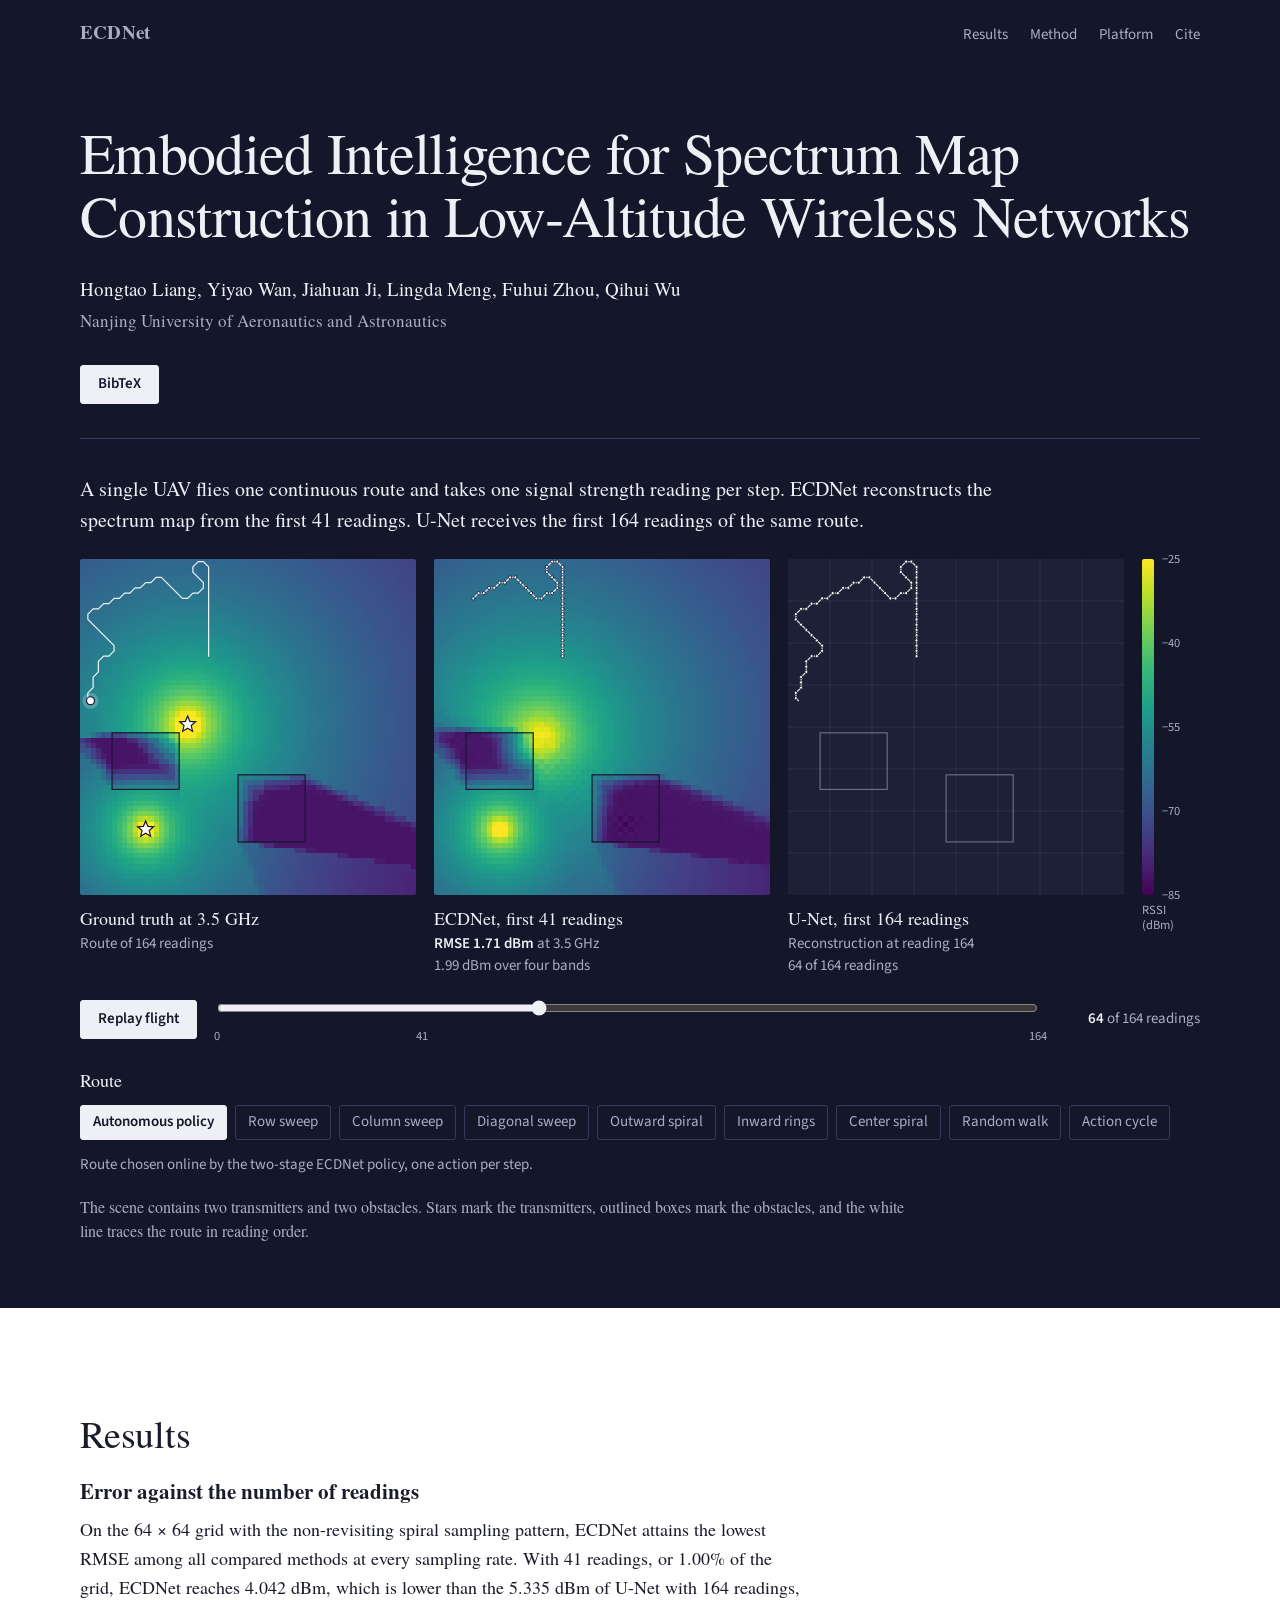
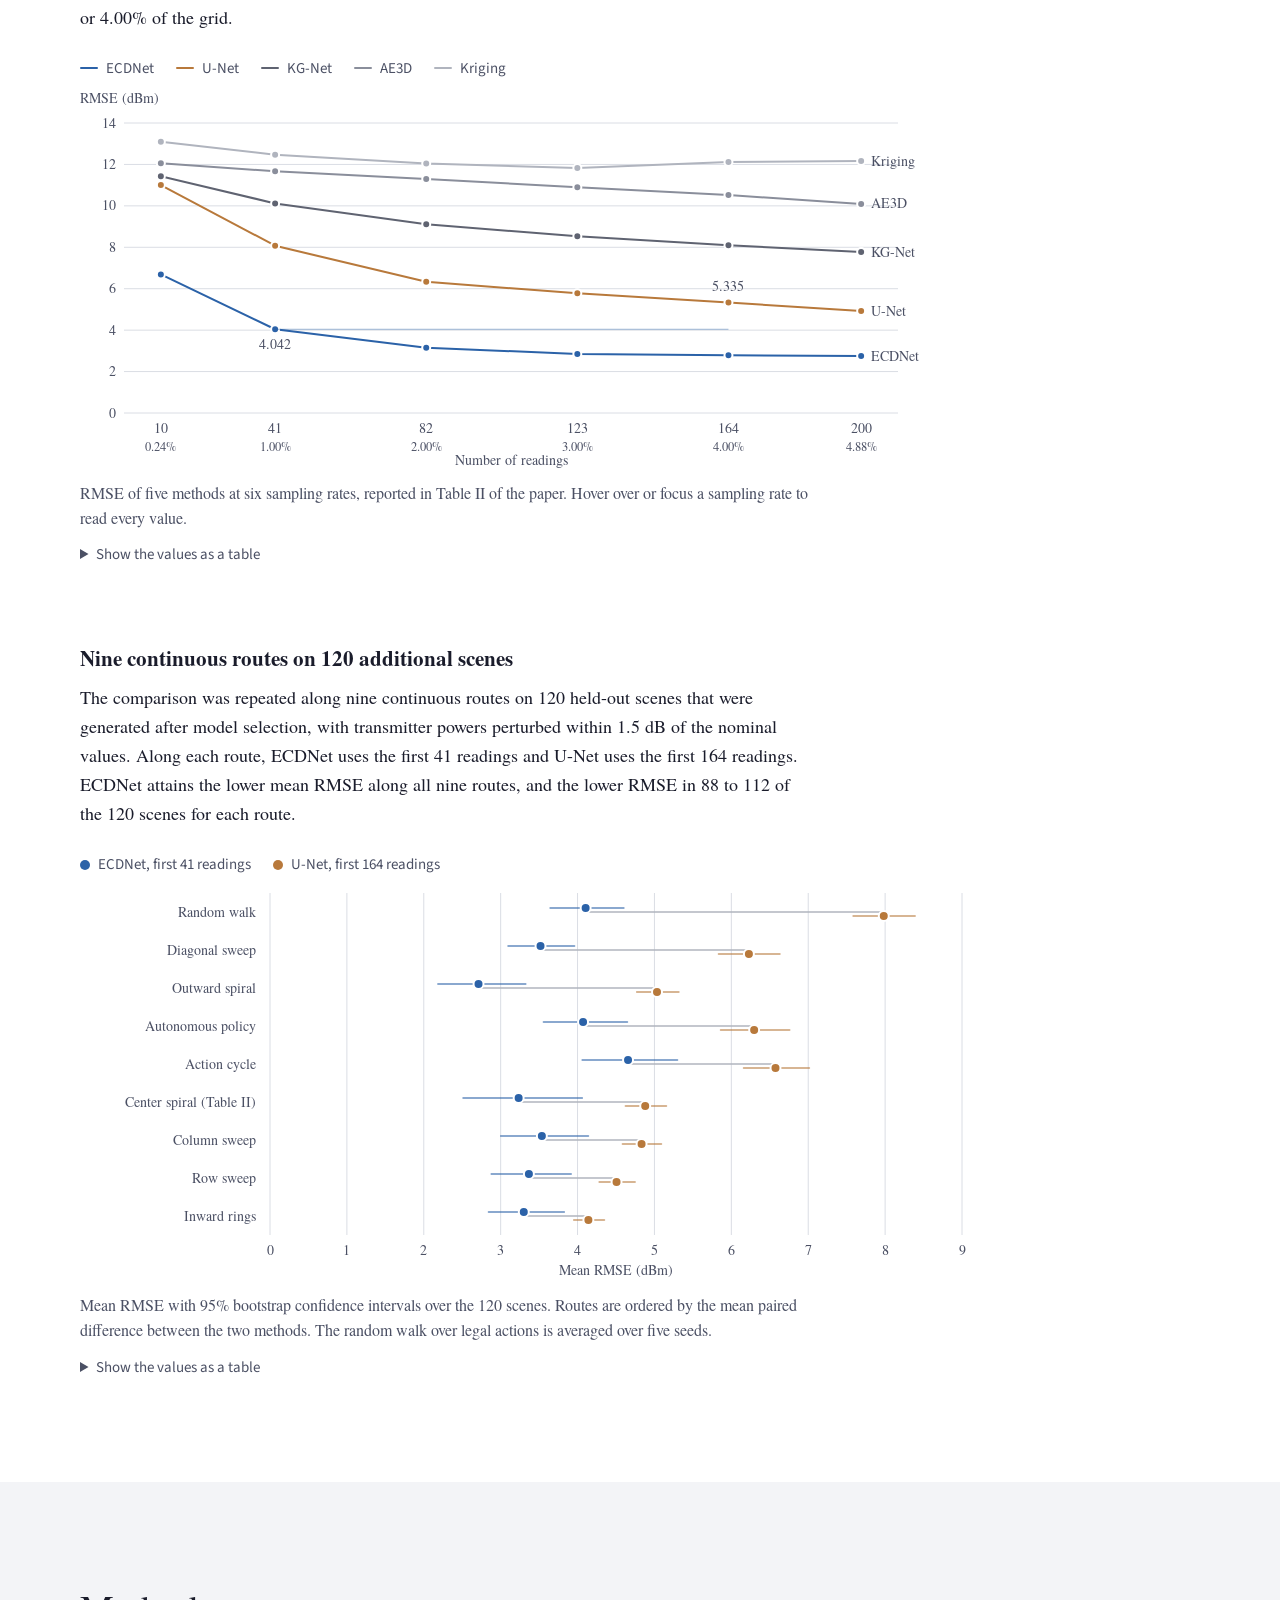
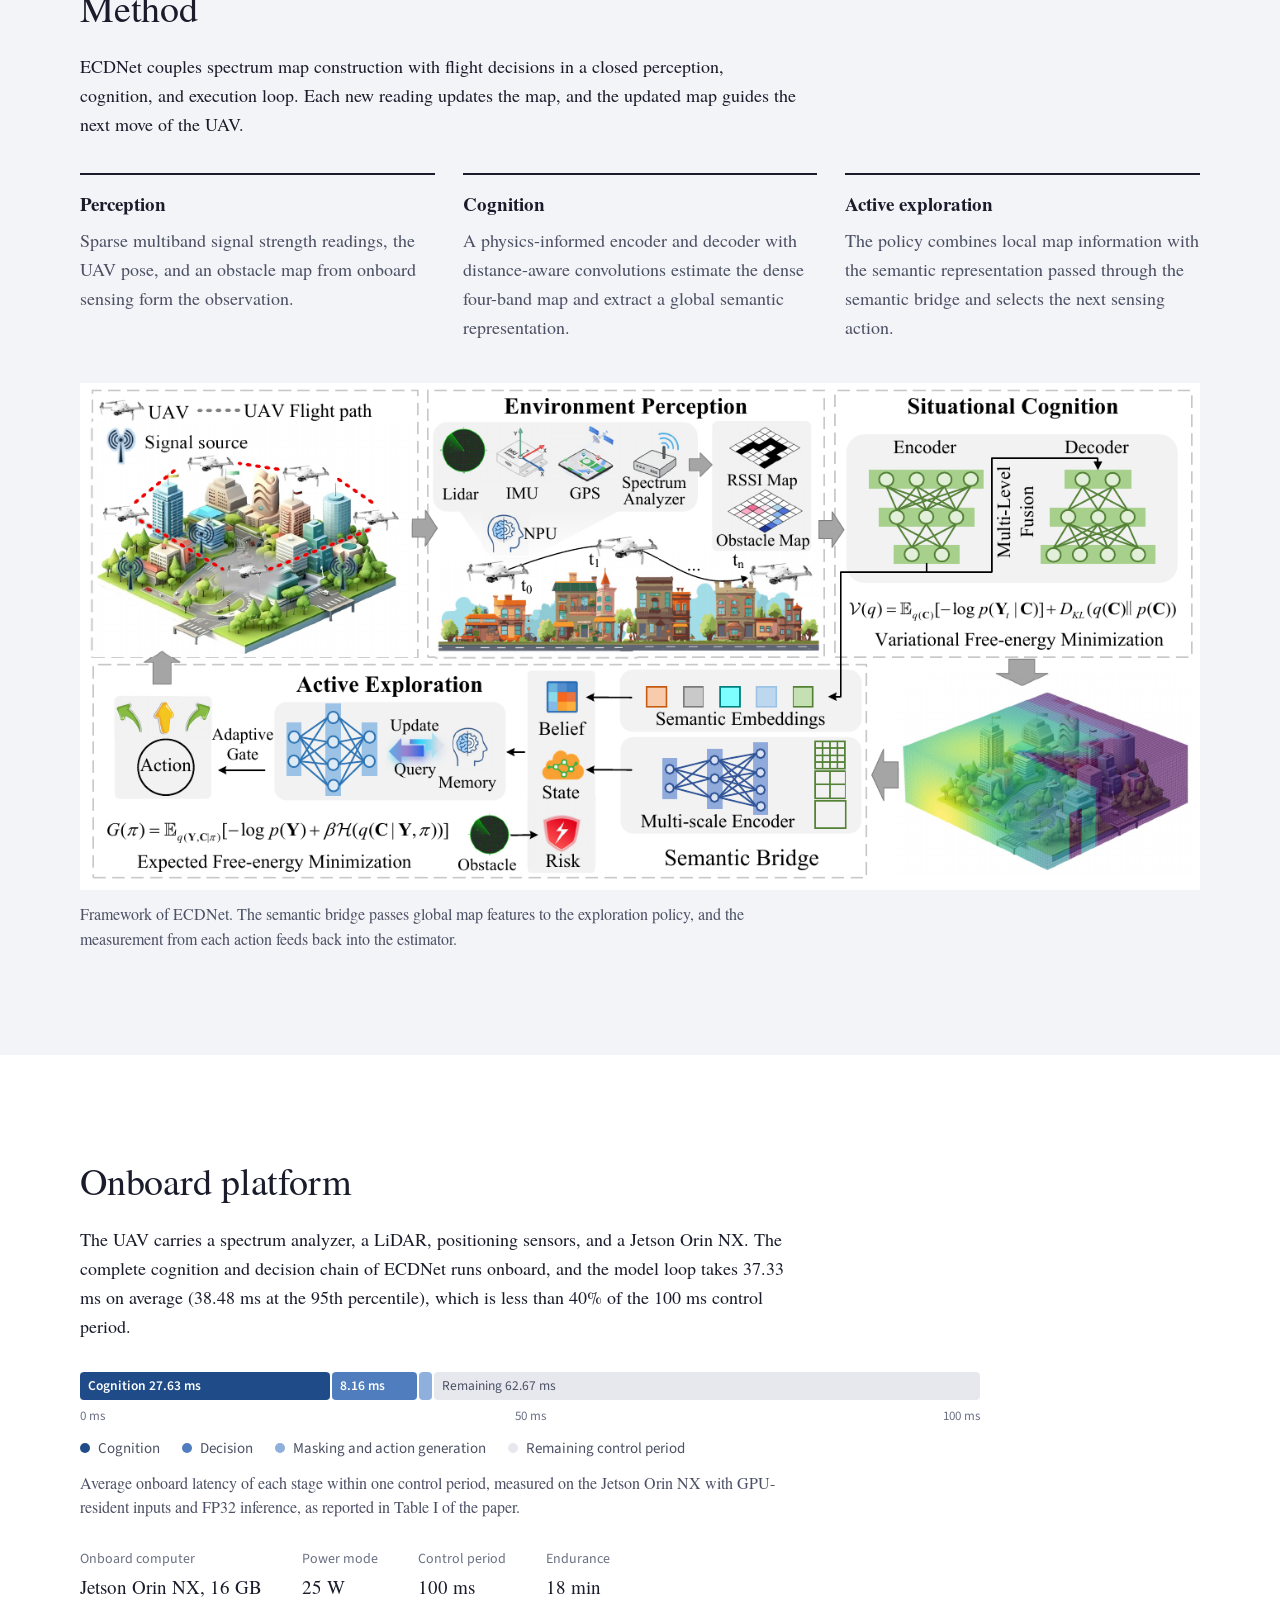
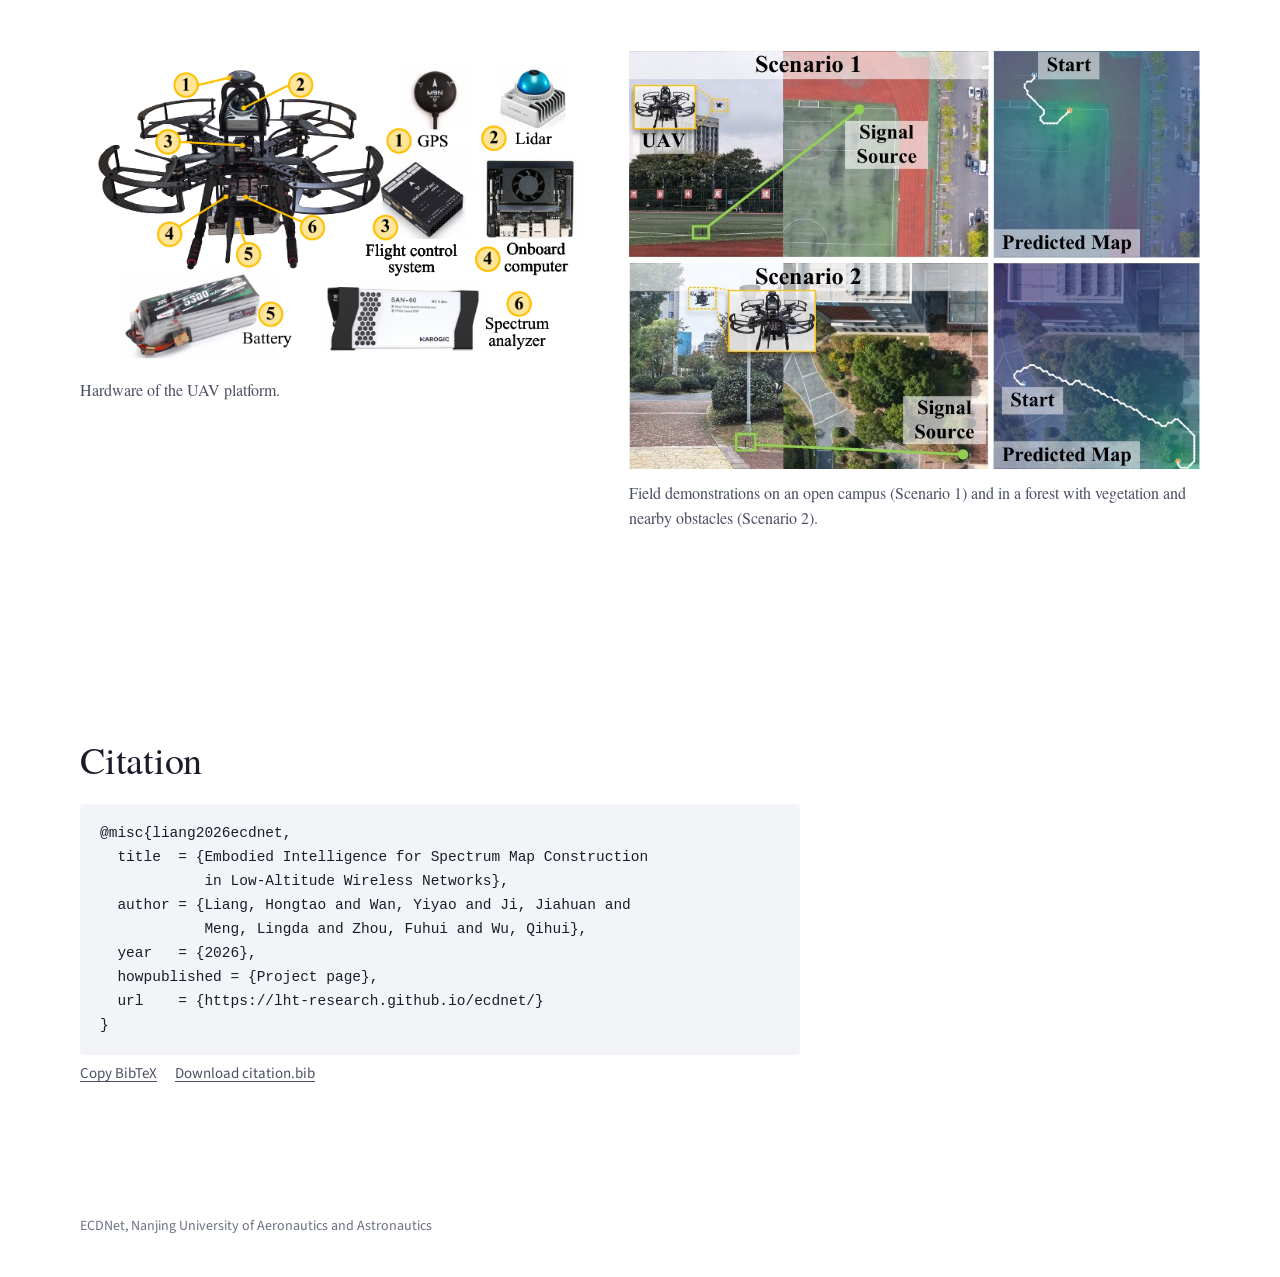
==== ecdnet/index.html @ 46dc2057 "Publish ECDNet project page" ====
<!doctype html>
<html lang="en">
<head>
  <meta charset="utf-8">
  <meta name="viewport" content="width=device-width, initial-scale=1">
  <title>ECDNet | Embodied Intelligence for Spectrum Map Construction</title>
  <meta name="description" content="ECDNet couples spectrum map construction with UAV flight decisions. With the first 41 readings of a flight route, ECDNet reconstructs four-band spectrum maps with lower error than U-Net with the first 164 readings.">
  <link rel="canonical" href="https://lht-research.github.io/ecdnet/">
  <meta property="og:type" content="website">
  <meta property="og:title" content="Embodied Intelligence for Spectrum Map Construction in Low-Altitude Wireless Networks">
  <meta property="og:description" content="A UAV builds a four-band spectrum map while it flies and uses the evolving map to decide where to measure next.">
  <meta property="og:url" content="https://lht-research.github.io/ecdnet/">
  <meta property="og:image" content="https://lht-research.github.io/ecdnet/assets/framework.png">
  <meta name="citation_title" content="Embodied Intelligence for Spectrum Map Construction in Low-Altitude Wireless Networks">
  <meta name="citation_author" content="Liang, Hongtao">
  <meta name="citation_author" content="Wan, Yiyao">
  <meta name="citation_author" content="Ji, Jiahuan">
  <meta name="citation_author" content="Meng, Lingda">
  <meta name="citation_author" content="Zhou, Fuhui">
  <meta name="citation_author" content="Wu, Qihui">
  <meta name="theme-color" content="#14172a">
  <link rel="preload" href="assets/fonts/termes-regular.woff" as="font" type="font/woff" crossorigin>
  <link rel="preload" href="assets/fonts/sourcesans3-400.woff" as="font" type="font/woff" crossorigin>
  <link rel="icon" href="assets/favicon.svg" type="image/svg+xml">
  <link rel="stylesheet" href="assets/site.css">
  <script src="assets/explorer-data.js" defer></script>
  <script src="assets/chart-data.js" defer></script>
  <script src="assets/site.js" defer></script>
</head>
<body>
  <a href="#main" class="skip">Skip to content</a>

  <header class="hero" id="top">
    <nav class="shell topnav" aria-label="Sections">
      <a class="wordmark" href="#top">ECDNet</a>
      <ul>
        <li><a href="#results">Results</a></li>
        <li><a href="#method">Method</a></li>
        <li><a href="#platform">Platform</a></li>
        <li><a href="#cite">Cite</a></li>
      </ul>
    </nav>

    <div class="shell hero-head">
      <h1>Embodied Intelligence for Spectrum Map Construction in Low-Altitude Wireless Networks</h1>
      <p class="authors">Hongtao Liang, Yiyao Wan, Jiahuan Ji, Lingda Meng, Fuhui Zhou, Qihui Wu</p>
      <p class="affil">Nanjing University of Aeronautics and Astronautics</p>
      <ul class="links">
        <!-- After the arXiv announcement, set href to the arXiv abstract page and remove the hidden attribute. -->
        <li hidden><a class="btn" id="paper-link" href="">Paper</a></li>
        <li><a class="btn solid" href="#cite">BibTeX</a></li>
      </ul>
    </div>

    <section class="shell explorer" aria-labelledby="explorer-title">
      <h2 id="explorer-title" class="visually-hidden">Interactive comparison along one flight route</h2>
      <p class="lead">A single UAV flies one continuous route and takes one signal strength reading per step. ECDNet reconstructs the spectrum map from the first 41 readings. U-Net receives the first 164 readings of the same route.</p>

      <div class="panels">
        <figure class="panel" data-panel="truth">
          <canvas role="img" aria-label="Ground-truth spectrum map at 3.5 GHz with the flight route"></canvas>
          <figcaption><span class="pname">Ground truth at 3.5 GHz</span><span class="pval" id="val-truth">Route of 164 readings</span></figcaption>
        </figure>
        <figure class="panel" data-panel="ecdnet">
          <canvas role="img" aria-label="Spectrum map reconstructed by ECDNet from the first 41 readings"></canvas>
          <figcaption><span class="pname">ECDNet, first 41 readings</span><span class="pval" id="val-ecdnet" aria-live="polite"></span></figcaption>
        </figure>
        <figure class="panel" data-panel="unet">
          <canvas role="img" aria-label="Spectrum map reconstructed by U-Net from the first 164 readings"></canvas>
          <figcaption><span class="pname">U-Net, first 164 readings</span><span class="pval" id="val-unet" aria-live="polite"></span></figcaption>
        </figure>
        <div class="cbar" aria-hidden="true">
          <div class="cbar-ramp"></div>
          <div class="cbar-ticks"><span style="--p:0%">&minus;85</span><span style="--p:25%">&minus;70</span><span style="--p:50%">&minus;55</span><span style="--p:75%">&minus;40</span><span style="--p:100%">&minus;25</span></div>
          <div class="cbar-unit">RSSI (dBm)</div>
        </div>
      </div>

      <div class="timeline">
        <button type="button" class="btn" id="replay">Replay flight</button>
        <div class="scrub">
          <label for="scrub" class="visually-hidden">Readings collected</label>
          <input type="range" id="scrub" min="0" max="164" step="1" value="164">
          <div class="scrub-marks" aria-hidden="true"><span style="left:0%">0</span><span style="left:25%">41</span><span style="left:100%">164</span></div>
        </div>
        <p class="count" id="count" aria-live="off"><strong>164</strong> of 164 readings</p>
      </div>

      <fieldset class="routes">
        <legend>Route</legend>
        <div class="chips" id="route-chips"></div>
      </fieldset>
      <p class="route-note" id="route-note"></p>
      <p class="scene-note">The scene contains two transmitters and two obstacles. Stars mark the transmitters, outlined boxes mark the obstacles, and the white line traces the route in reading order.</p>
      <noscript><p class="scene-note">The interactive comparison needs JavaScript. The figures and tables below are available without it.</p></noscript>
    </section>
  </header>

  <main id="main">
    <section class="shell section" id="results" aria-labelledby="results-title">
      <h2 id="results-title">Results</h2>

      <div class="block">
        <div class="prose">
          <h3>Error against the number of readings</h3>
          <p>On the 64 &times; 64 grid with the non-revisiting spiral sampling pattern, ECDNet attains the lowest RMSE among all compared methods at every sampling rate. With 41 readings, or 1.00% of the grid, ECDNet reaches 4.042 dBm, which is lower than the 5.335 dBm of U-Net with 164 readings, or 4.00% of the grid.</p>
        </div>
        <figure class="chart" id="chart-rates">
          <ul class="legend" id="legend-rates"></ul>
          <div class="plot"></div>
          <figcaption>RMSE of five methods at six sampling rates, reported in Table II of the paper. Hover over or focus a sampling rate to read every value.</figcaption>
          <details class="data">
            <summary>Show the values as a table</summary>
            <div class="table-wrap"><table><caption class="visually-hidden">RMSE in dBm and SSIM for each method and number of readings</caption><thead><tr><th scope="col">Method</th><th scope="col">10 (0.24%)</th><th scope="col">41 (1.00%)</th><th scope="col">82 (2.00%)</th><th scope="col">123 (3.00%)</th><th scope="col">164 (4.00%)</th><th scope="col">200 (4.88%)</th></tr></thead><tbody><tr class="ours"><th scope="row">ECDNet</th><td>6.689 / 0.644</td><td>4.042 / 0.780</td><td>3.155 / 0.810</td><td>2.847 / 0.820</td><td>2.787 / 0.822</td><td>2.746 / 0.823</td></tr><tr><th scope="row">U-Net</th><td>11.005 / 0.483</td><td>8.078 / 0.589</td><td>6.335 / 0.646</td><td>5.781 / 0.665</td><td>5.335 / 0.673</td><td>4.924 / 0.684</td></tr><tr><th scope="row">KG-Net</th><td>11.428 / 0.508</td><td>10.118 / 0.547</td><td>9.114 / 0.570</td><td>8.527 / 0.582</td><td>8.098 / 0.588</td><td>7.769 / 0.593</td></tr><tr><th scope="row">AE3D</th><td>12.058 / 0.454</td><td>11.670 / 0.454</td><td>11.296 / 0.457</td><td>10.896 / 0.460</td><td>10.525 / 0.475</td><td>10.093 / 0.482</td></tr><tr><th scope="row">Kriging</th><td>13.096 / 0.605</td><td>12.468 / 0.585</td><td>12.048 / 0.565</td><td>11.827 / 0.552</td><td>12.117 / 0.529</td><td>12.164 / 0.512</td></tr></tbody></table><p>Each cell gives RMSE (dBm) / SSIM. The column headings give the number of readings and the sampling rate of the 64 &times; 64 grid.</p></div>
          </details>
        </figure>
      </div>

      <div class="block">
        <div class="prose">
          <h3>Nine continuous routes on 120 additional scenes</h3>
          <p>The comparison was repeated along nine continuous routes on 120 held-out scenes that were generated after model selection, with transmitter powers perturbed within 1.5 dB of the nominal values. Along each route, ECDNet uses the first 41 readings and U-Net uses the first 164 readings. ECDNet attains the lower mean RMSE along all nine routes, and the lower RMSE in 88 to 112 of the 120 scenes for each route.</p>
        </div>
        <figure class="chart" id="chart-routes">
          <ul class="legend" id="legend-routes"></ul>
          <div class="plot"></div>
          <figcaption>Mean RMSE with 95% bootstrap confidence intervals over the 120 scenes. Routes are ordered by the mean paired difference between the two methods. The random walk over legal actions is averaged over five seeds.</figcaption>
          <details class="data">
            <summary>Show the values as a table</summary>
            <div class="table-wrap"><table><caption class="visually-hidden">Mean RMSE along nine routes on 120 held-out scenes</caption><thead><tr><th scope="col">Route</th><th scope="col">ECDNet, 41 readings (dBm)</th><th scope="col">U-Net, 164 readings (dBm)</th><th scope="col">Mean paired difference (dB)</th><th scope="col">Scenes where ECDNet is lower</th></tr></thead><tbody><tr><th scope="row">Random walk</th><td>4.105 [3.646, 4.600]</td><td>7.982 [7.587, 8.388]</td><td>3.877 [3.403, 4.347]</td><td>112 of 120</td></tr><tr><th scope="row">Diagonal sweep</th><td>3.518 [3.098, 3.959]</td><td>6.228 [5.836, 6.630]</td><td>2.710 [2.181, 3.247]</td><td>99 of 120</td></tr><tr><th scope="row">Outward spiral</th><td>2.712 [2.186, 3.324]</td><td>5.033 [4.771, 5.315]</td><td>2.321 [1.730, 2.848]</td><td>110 of 120</td></tr><tr><th scope="row">Autonomous policy</th><td>4.072 [3.559, 4.647]</td><td>6.297 [5.863, 6.756]</td><td>2.225 [1.572, 2.831]</td><td>96 of 120</td></tr><tr><th scope="row">Action cycle</th><td>4.656 [4.062, 5.297]</td><td>6.574 [6.162, 7.012]</td><td>1.918 [1.137, 2.661]</td><td>88 of 120</td></tr><tr><th scope="row">Center spiral (Table II)</th><td>3.234 [2.513, 4.059]</td><td>4.880 [4.625, 5.154]</td><td>1.646 [0.868, 2.318]</td><td>103 of 120</td></tr><tr><th scope="row">Column sweep</th><td>3.536 [3.003, 4.139]</td><td>4.833 [4.586, 5.089]</td><td>1.297 [0.704, 1.843]</td><td>96 of 120</td></tr><tr><th scope="row">Row sweep</th><td>3.367 [2.880, 3.915]</td><td>4.507 [4.284, 4.746]</td><td>1.140 [0.614, 1.607]</td><td>98 of 120</td></tr><tr><th scope="row">Inward rings</th><td>3.301 [2.845, 3.826]</td><td>4.141 [3.953, 4.347]</td><td>0.840 [0.330, 1.302]</td><td>88 of 120</td></tr></tbody></table><p>Brackets give 95% bootstrap confidence intervals over scenes (10,000 resamples). The paired difference is the RMSE of U-Net minus the RMSE of ECDNet.</p></div>
          </details>
        </figure>
      </div>
    </section>

    <section class="section band" id="method" aria-labelledby="method-title">
      <div class="shell">
        <h2 id="method-title">Method</h2>
        <div class="prose">
          <p>ECDNet couples spectrum map construction with flight decisions in a closed perception, cognition, and execution loop. Each new reading updates the map, and the updated map guides the next move of the UAV.</p>
        </div>
        <dl class="loop">
          <div><dt>Perception</dt><dd>Sparse multiband signal strength readings, the UAV pose, and an obstacle map from onboard sensing form the observation.</dd></div>
          <div><dt>Cognition</dt><dd>A physics-informed encoder and decoder with distance-aware convolutions estimate the dense four-band map and extract a global semantic representation.</dd></div>
          <div><dt>Active exploration</dt><dd>The policy combines local map information with the semantic representation passed through the semantic bridge and selects the next sensing action.</dd></div>
        </dl>
        <figure class="figure">
          <img src="assets/framework.png" width="1356" height="614" loading="lazy" alt="ECDNet framework with UAV sensing, the physics-informed spectrum estimator, the semantic bridge, and the exploration policy connected in a closed loop.">
          <figcaption>Framework of ECDNet. The semantic bridge passes global map features to the exploration policy, and the measurement from each action feeds back into the estimator.</figcaption>
        </figure>
      </div>
    </section>

    <section class="shell section" id="platform" aria-labelledby="platform-title">
      <h2 id="platform-title">Onboard platform</h2>
      <div class="prose">
        <p>The UAV carries a spectrum analyzer, a LiDAR, positioning sensors, and a Jetson Orin NX. The complete cognition and decision chain of ECDNet runs onboard, and the model loop takes 37.33 ms on average (38.48 ms at the 95th percentile), which is less than 40% of the 100 ms control period.</p>
      </div>
      <figure class="latency" id="latency">
        <div class="seg" role="img" aria-label="Onboard latency within one 100 millisecond control period. Cognition 27.63 ms, decision 8.16 ms, masking and action generation 1.54 ms, remaining 62.67 ms.">
          <span class="s1" style="flex:27.63" tabindex="0" data-name="Cognition" data-ms="27.63"><i class="lbl">Cognition 27.63 ms</i></span>
          <span class="s2" style="flex:8.16" tabindex="0" data-name="Decision" data-ms="8.16"><i class="lbl">8.16 ms</i></span>
          <span class="s3" style="flex:1.54" tabindex="0" data-name="Masking and action generation" data-ms="1.54"></span>
          <span class="s4" style="flex:62.67" tabindex="0" data-name="Remaining control period" data-ms="62.67"><i class="lbl">Remaining 62.67 ms</i></span>
        </div>
        <div class="seg-axis" aria-hidden="true"><span style="left:0%">0 ms</span><span style="left:50%">50 ms</span><span style="left:100%">100 ms</span></div>
        <ul class="legend">
          <li><span class="key dot" style="background:#1f4c88"></span>Cognition</li>
          <li><span class="key dot" style="background:#4f7dbd"></span>Decision</li>
          <li><span class="key dot" style="background:#8fb0dc"></span>Masking and action generation</li>
          <li><span class="key dot" style="background:#e6e8ee"></span>Remaining control period</li>
        </ul>
        <figcaption>Average onboard latency of each stage within one control period, measured on the Jetson Orin NX with GPU-resident inputs and FP32 inference, as reported in Table I of the paper.</figcaption>
      </figure>
      <dl class="specs">
        <div><dt>Onboard computer</dt><dd>Jetson Orin NX, 16 GB</dd></div>
        <div><dt>Power mode</dt><dd>25 W</dd></div>
        <div><dt>Control period</dt><dd>100 ms</dd></div>
        <div><dt>Endurance</dt><dd>18 min</dd></div>
      </dl>
      <div class="duo">
        <figure class="figure">
          <img src="assets/prototype.png" width="666" height="406" loading="lazy" alt="The UAV platform with GPS, LiDAR, flight controller, onboard computer, battery, and spectrum analyzer.">
          <figcaption>Hardware of the UAV platform.</figcaption>
        </figure>
        <figure class="figure">
          <img src="assets/field.jpg" width="874" height="640" loading="lazy" alt="Field demonstrations on an open campus and in a forest, with the UAV, the signal source, the flight route, and the predicted spectrum map.">
          <figcaption>Field demonstrations on an open campus (Scenario 1) and in a forest with vegetation and nearby obstacles (Scenario 2).</figcaption>
        </figure>
      </div>
    </section>

    <section class="shell section" id="cite" aria-labelledby="cite-title">
      <h2 id="cite-title">Citation</h2>
<pre><code id="bibtex">@misc{liang2026ecdnet,
  title  = {Embodied Intelligence for Spectrum Map Construction
            in Low-Altitude Wireless Networks},
  author = {Liang, Hongtao and Wan, Yiyao and Ji, Jiahuan and
            Meng, Lingda and Zhou, Fuhui and Wu, Qihui},
  year   = {2026},
  howpublished = {Project page},
  url    = {https://lht-research.github.io/ecdnet/}
}</code></pre>
      <div class="bib-head"><button type="button" id="copy-bib" hidden>Copy BibTeX</button><a href="citation.bib" download>Download citation.bib</a><span id="copy-state" role="status"></span></div>
    </section>
  </main>

  <footer class="shell footer">
    <p>ECDNet, Nanjing University of Aeronautics and Astronautics</p>
  </footer>
</body>
</html>
---- ecdnet/assets/site.css ----
@font-face { font-family: "Termes"; src: url("fonts/termes-regular.woff") format("woff"); font-weight: 400; font-style: normal; font-display: swap; }
@font-face { font-family: "Termes"; src: url("fonts/termes-italic.woff") format("woff"); font-weight: 400; font-style: italic; font-display: swap; }
@font-face { font-family: "Termes"; src: url("fonts/termes-bold.woff") format("woff"); font-weight: 700; font-style: normal; font-display: swap; }
@font-face { font-family: "Source Sans 3"; src: url("fonts/sourcesans3-400.woff") format("woff"); font-weight: 400; font-style: normal; font-display: swap; }
@font-face { font-family: "Source Sans 3"; src: url("fonts/sourcesans3-600.woff") format("woff"); font-weight: 600; font-style: normal; font-display: swap; }

:root {
  color-scheme: light;
  --ink: #1a1c2b;
  --ink-2: #4b5064;
  --ink-3: #6b7084;
  --paper: #ffffff;
  --mist: #f3f4f7;
  --rule: #dadde4;
  --field: #14172a;
  --field-2: #1d2138;
  --field-rule: #343a5c;
  --on-field: #eef0f6;
  --on-field-2: #a9aec6;
  --ecd: #2b62a8;
  --unet: #b8793b;
  --grey-1: #5f6371;
  --grey-2: #8a8e9b;
  --grey-3: #b0b4be;
  --serif: "Termes", "TeX Gyre Termes", "Times New Roman", Times, serif;
  --sans: "Source Sans 3", "Segoe UI", "Helvetica Neue", Arial, sans-serif;
  --mono: ui-monospace, "SFMono-Regular", Menlo, Consolas, monospace;
  --shell: 1120px;
  --gutter: clamp(20px, 4vw, 40px);
}

*, *::before, *::after { box-sizing: border-box; }
html { -webkit-text-size-adjust: 100%; scroll-behavior: smooth; scroll-padding-top: 24px; }
@media (prefers-reduced-motion: reduce) { html { scroll-behavior: auto; } }
body { margin: 0; background: var(--paper); color: var(--ink); font: 400 18px/1.62 var(--serif); font-kerning: normal; text-rendering: optimizeLegibility; }
img { max-width: 100%; height: auto; display: block; }
a { color: inherit; text-decoration-thickness: 1px; text-underline-offset: 3px; }
a:hover { color: var(--ecd); }
:focus-visible { outline: 2px solid var(--ecd); outline-offset: 3px; border-radius: 2px; }
.hero :focus-visible { outline-color: #9db8e6; }

.shell { width: min(var(--shell), 100% - 2 * var(--gutter)); margin-inline: auto; }
.visually-hidden { position: absolute; width: 1px; height: 1px; overflow: hidden; clip: rect(0 0 0 0); white-space: nowrap; }
.skip { position: absolute; left: 12px; top: -48px; z-index: 10; padding: 8px 14px; background: var(--paper); color: var(--ink); font: 600 15px var(--sans); }
.skip:focus { top: 12px; }

/* Hero: the one dark field on the page, holding the live comparison. */
.hero { background: var(--field); color: var(--on-field); padding-bottom: 64px; }
.topnav { display: flex; align-items: baseline; justify-content: space-between; gap: 24px; padding: 22px 0 0; font: 400 15px/1.4 var(--sans); }
.wordmark { font: 700 19px/1 var(--serif); letter-spacing: 0.01em; text-decoration: none; }
.topnav ul { display: flex; flex-wrap: wrap; gap: 6px 22px; margin: 0; padding: 0; list-style: none; }
.topnav a { color: var(--on-field-2); text-decoration: none; }
.topnav a:hover { color: var(--on-field); }

.hero-head { padding: clamp(44px, 6.5vw, 76px) 0 34px; }
.hero h1 { margin: 0; max-width: 20.5em; font: 400 clamp(34px, 5.1vw, 58px)/1.08 var(--serif); letter-spacing: -0.012em; }
.authors { margin: 28px 0 2px; font-size: 19px; }
.affil { margin: 0; color: var(--on-field-2); font-size: 17px; }
.links { display: flex; flex-wrap: wrap; gap: 10px; margin: 30px 0 0; padding: 0; list-style: none; }
.btn { display: inline-block; padding: 9px 17px 10px; border: 1px solid var(--field-rule); border-radius: 3px; color: var(--on-field); font: 600 15px/1.2 var(--sans); text-decoration: none; }
.btn:hover { border-color: var(--on-field-2); color: #fff; }
.btn.solid { background: var(--on-field); border-color: var(--on-field); color: var(--field); }
.btn.solid:hover { background: #fff; color: var(--field); }

/* Explorer */
.explorer { padding-top: 8px; border-top: 1px solid var(--field-rule); }
.lead { max-width: 46em; margin: 26px 0 24px; font-size: 20px; line-height: 1.55; }
.panels { display: grid; grid-template-columns: repeat(3, minmax(0, 1fr)) 58px; gap: 18px; align-items: start; }
.panel { margin: 0; }
.panel canvas { display: block; width: 100%; aspect-ratio: 1; background: var(--field-2); border-radius: 2px; }
.panel figcaption { margin-top: 12px; }
.pname { display: block; font-size: 18px; line-height: 1.3; }
.pval { display: block; min-height: 2.9em; margin-top: 3px; color: var(--on-field-2); font: 400 15px/1.45 var(--sans); font-variant-numeric: tabular-nums; }
.pval strong { color: var(--on-field); font-weight: 600; }
.cbar { display: grid; grid-template-columns: 12px 1fr; gap: 8px 8px; align-self: start; }
.cbar-ramp { width: 12px; height: var(--cbar-h, 300px); border-radius: 2px; background: linear-gradient(to top, #440154, #482878, #3e4a89, #31688e, #26828e, #1f9e89, #35b779, #6ece58, #b5de2b, #fde725); }
.cbar-ticks { position: relative; font: 400 12.5px/1 var(--sans); color: var(--on-field-2); font-variant-numeric: tabular-nums; }
.cbar-ticks span { position: absolute; left: 0; top: calc(100% - var(--p)); transform: translateY(-50%); white-space: nowrap; }
.cbar-unit { grid-column: 1 / -1; font: 400 12.5px/1.2 var(--sans); color: var(--on-field-2); }

.timeline { display: grid; grid-template-columns: auto 1fr auto; align-items: center; gap: 10px 20px; margin-top: 18px; }
.timeline .btn { cursor: pointer; background: var(--on-field); border-color: var(--on-field); color: var(--field); }
.timeline .btn:hover { background: #fff; }
.scrub { position: relative; padding-bottom: 20px; }
.scrub input { width: 100%; margin: 0; accent-color: var(--on-field); background: transparent; }
.scrub-marks { position: absolute; inset: auto 0 0 0; height: 18px; font: 400 12.5px/1 var(--sans); color: var(--on-field-2); font-variant-numeric: tabular-nums; }
.scrub-marks span { position: absolute; top: 4px; transform: translateX(-50%); }
.count { min-width: 9.5em; font: 400 15px/1.3 var(--sans); color: var(--on-field-2); font-variant-numeric: tabular-nums; text-align: right; }
.count strong { color: var(--on-field); font-weight: 600; }

.routes { margin: 22px 0 0; padding: 0; border: 0; }
.routes legend { padding: 0; margin-bottom: 10px; font-size: 18px; }
.chips { display: flex; flex-wrap: wrap; gap: 8px; }
.chip { padding: 7px 12px 8px; border: 1px solid var(--field-rule); border-radius: 3px; background: transparent; color: var(--on-field-2); font: 400 15px/1.2 var(--sans); cursor: pointer; }
.chip:hover { color: var(--on-field); border-color: var(--on-field-2); }
.chip[aria-pressed="true"] { background: var(--on-field); border-color: var(--on-field); color: var(--field); font-weight: 600; }
.route-note { margin: 14px 0 0; color: var(--on-field-2); font: 400 15px/1.5 var(--sans); }
.scene-note { max-width: 52em; margin: 18px 0 0; color: var(--on-field-2); font-size: 16px; line-height: 1.55; }

/* Sections */
main { display: block; }
.section { padding: clamp(64px, 9vw, 104px) 0; }
.band { background: var(--mist); }
h2 { margin: 0 0 22px; font: 400 clamp(30px, 3.4vw, 38px)/1.15 var(--serif); letter-spacing: -0.006em; }
h3 { margin: 0 0 10px; font: 700 21px/1.3 var(--serif); }
.prose { max-width: 40em; }
.prose p { margin: 0 0 16px; }
.block + .block { margin-top: clamp(56px, 7vw, 80px); }

/* Charts */
.chart { margin: 26px 0 0; max-width: 900px; }
.legend { display: flex; flex-wrap: wrap; gap: 6px 22px; margin: 0 0 10px; padding: 0; list-style: none; font: 400 15px/1.4 var(--sans); color: var(--ink-2); }
.legend li { display: inline-flex; align-items: center; gap: 8px; }
.key { display: inline-block; width: 18px; height: 2px; border-radius: 1px; }
.key.dot { width: 10px; height: 10px; border-radius: 50%; }
.plot { position: relative; }
.plot svg { display: block; width: 100%; height: auto; overflow: visible; }
.plot text { font-family: var(--serif); fill: var(--ink-2); }
.chart figcaption, .figure figcaption, .latency figcaption { margin-top: 12px; max-width: 46em; color: var(--ink-2); font-size: 16px; line-height: 1.55; }
.tip { position: absolute; z-index: 3; pointer-events: none; min-width: 240px; padding: 10px 12px; background: var(--paper); border: 1px solid var(--rule); border-radius: 4px; box-shadow: 0 6px 18px rgba(20, 23, 42, 0.12); font: 400 14px/1.45 var(--sans); color: var(--ink-2); opacity: 0; transition: opacity 120ms; }
.tip.on { opacity: 1; }
.tip .tip-head { margin-bottom: 4px; color: var(--ink); font-weight: 600; }
.tip .row { display: grid; grid-template-columns: 16px 1fr auto; align-items: center; gap: 8px; font-variant-numeric: tabular-nums; }
.tip .row b { color: var(--ink); font-weight: 600; }
.tip .k { width: 14px; height: 2px; border-radius: 1px; }

details.data { margin-top: 14px; font: 400 15px/1.4 var(--sans); }
details.data summary { cursor: pointer; color: var(--ink-2); }
details.data summary:hover { color: var(--ink); }
.table-wrap { overflow-x: auto; margin-top: 12px; }
table { border-collapse: collapse; font: 400 15px/1.4 var(--sans); font-variant-numeric: tabular-nums; }
th, td { padding: 7px 14px 7px 0; text-align: right; white-space: nowrap; border-bottom: 1px solid var(--rule); }
th:first-child, td:first-child { text-align: left; }
thead th { color: var(--ink-2); font-weight: 600; border-bottom-color: var(--ink-3); }
tr.ours td { color: var(--ink); font-weight: 600; }

/* Method */
.loop { display: grid; grid-template-columns: repeat(3, minmax(0, 1fr)); gap: 28px; margin: 34px 0 0; }
.loop div { border-top: 2px solid var(--ink); padding-top: 14px; }
.loop dt { font-weight: 700; font-size: 19px; }
.loop dd { margin: 6px 0 0; color: var(--ink-2); }
.figure { margin: 40px 0 0; }
.figure img { background: #fff; }

/* Platform */
.latency { margin: 30px 0 0; max-width: 900px; }
.seg { display: flex; gap: 2px; height: 28px; }
.seg span { position: relative; display: flex; align-items: center; min-width: 0; padding: 0 8px; border-radius: 4px; font: 600 13.5px/1 var(--sans); white-space: nowrap; overflow: visible; cursor: default; }
.seg span:focus-visible { outline-offset: 2px; }
.seg .s1 { background: #1f4c88; color: #fff; }
.seg .s2 { background: #4f7dbd; color: #fff; }
.seg .s3 { background: #8fb0dc; color: var(--ink); padding: 0; }
.seg .s4 { background: #e6e8ee; color: var(--ink-2); font-weight: 400; }
.seg .lbl { font-style: normal; }
.seg .lbl[hidden] { display: none; }
.seg-axis { position: relative; height: 22px; margin-top: 6px; font: 400 13px/1 var(--sans); color: var(--ink-3); font-variant-numeric: tabular-nums; }
.seg-axis span { position: absolute; top: 4px; transform: translateX(-50%); white-space: nowrap; }
.seg-axis span:first-child { transform: none; }
.seg-axis span:last-child { transform: translateX(-100%); }
.latency .legend { margin-top: 10px; }
.specs { display: grid; grid-template-columns: repeat(4, minmax(0, auto)); justify-content: start; gap: 8px 40px; margin: 30px 0 0; }
.specs dt { color: var(--ink-3); font: 400 14px/1.4 var(--sans); }
.specs dd { margin: 2px 0 0; font-size: 19px; }
.duo { display: grid; grid-template-columns: 0.95fr 1.05fr; gap: 32px; align-items: start; margin-top: 48px; }
.duo .figure { margin: 0; }

/* Code */
pre { margin: 22px 0 0; max-width: 720px; padding: 18px 20px; overflow-x: auto; background: var(--mist); border-radius: 4px; font: 400 14.5px/1.65 var(--mono); color: var(--ink); }
.band pre { background: var(--paper); }
code { font-family: var(--mono); font-size: 0.86em; }
pre code { font-size: inherit; }

/* Citation */
.bib-head { display: flex; align-items: center; gap: 18px; margin-top: 8px; font: 400 15px/1.4 var(--sans); }
.bib-head a, .bib-head button { color: var(--ink-2); }
.bib-head button { padding: 0; border: 0; background: none; font: inherit; text-decoration: underline; text-underline-offset: 3px; cursor: pointer; }
.bib-head button:hover, .bib-head a:hover { color: var(--ecd); }

.footer { display: flex; flex-wrap: wrap; justify-content: space-between; gap: 8px 24px; padding: 28px 0 40px; color: var(--ink-3); font: 400 14px/1.5 var(--sans); }
.footer p { margin: 0; }

@media (max-width: 900px) {
  .panels { grid-template-columns: repeat(2, minmax(0, 1fr)); }
  .panel[data-panel="truth"] { grid-column: 1 / -1; max-width: 520px; }
  .cbar { grid-column: 1 / -1; grid-template-columns: 1fr; }

  .cbar-ramp { grid-column: 1 / -1; width: 100%; height: 10px; background: linear-gradient(to right, #440154, #482878, #3e4a89, #31688e, #26828e, #1f9e89, #35b779, #6ece58, #b5de2b, #fde725); }
  .cbar-ticks { grid-column: 1 / -1; height: 18px; }
  .cbar-ticks span { top: 2px; left: var(--p); transform: translateX(-50%); }
  .cbar-ticks span:first-child { transform: none; }
  .cbar-ticks span:last-child { transform: translateX(-100%); }
  .loop { grid-template-columns: 1fr; gap: 22px; }
  .duo { grid-template-columns: 1fr; }
  .specs { grid-template-columns: repeat(2, minmax(0, auto)); }
}
@media (max-width: 600px) {
  body { font-size: 17px; }
  .topnav ul { display: none; }
  .timeline { grid-template-columns: 1fr; }
  .count { text-align: left; }
  .lead { font-size: 18px; }
  .pname { font-size: 16px; }
  .pval { font-size: 13.5px; }
}
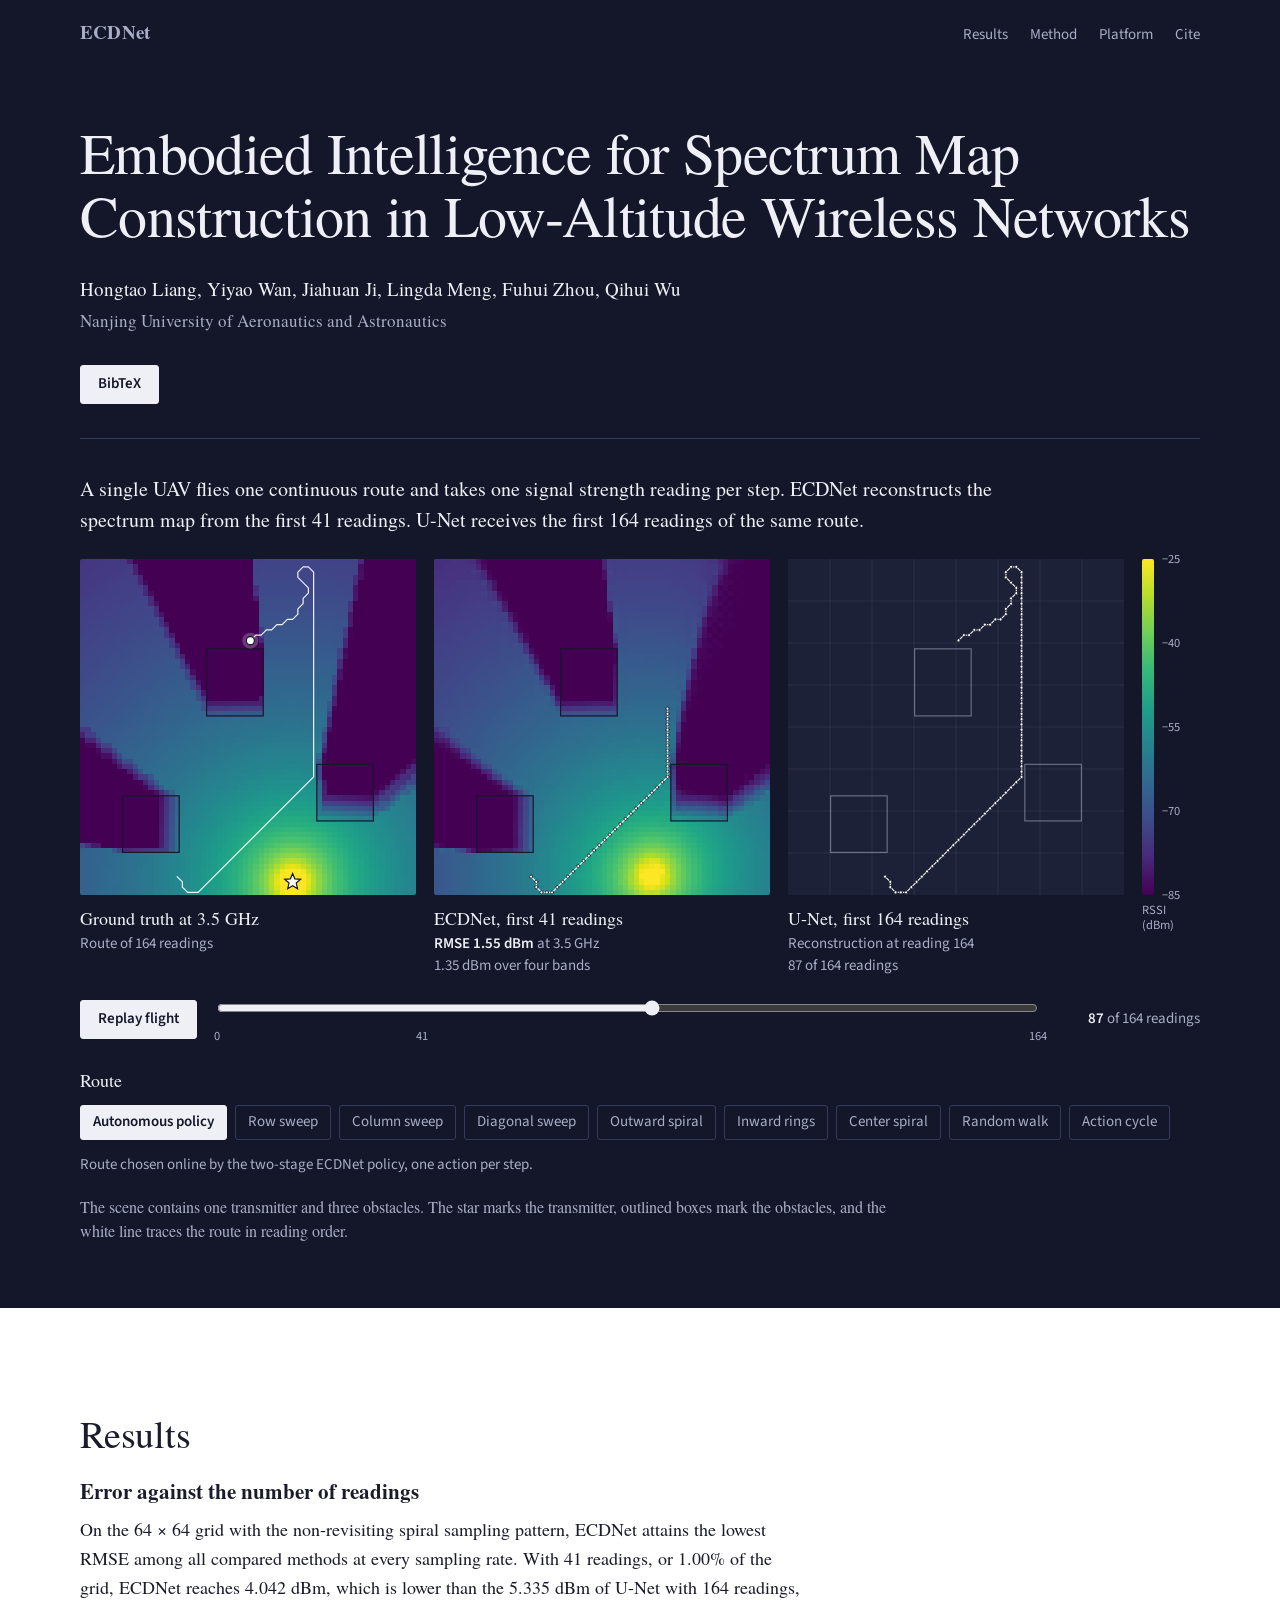
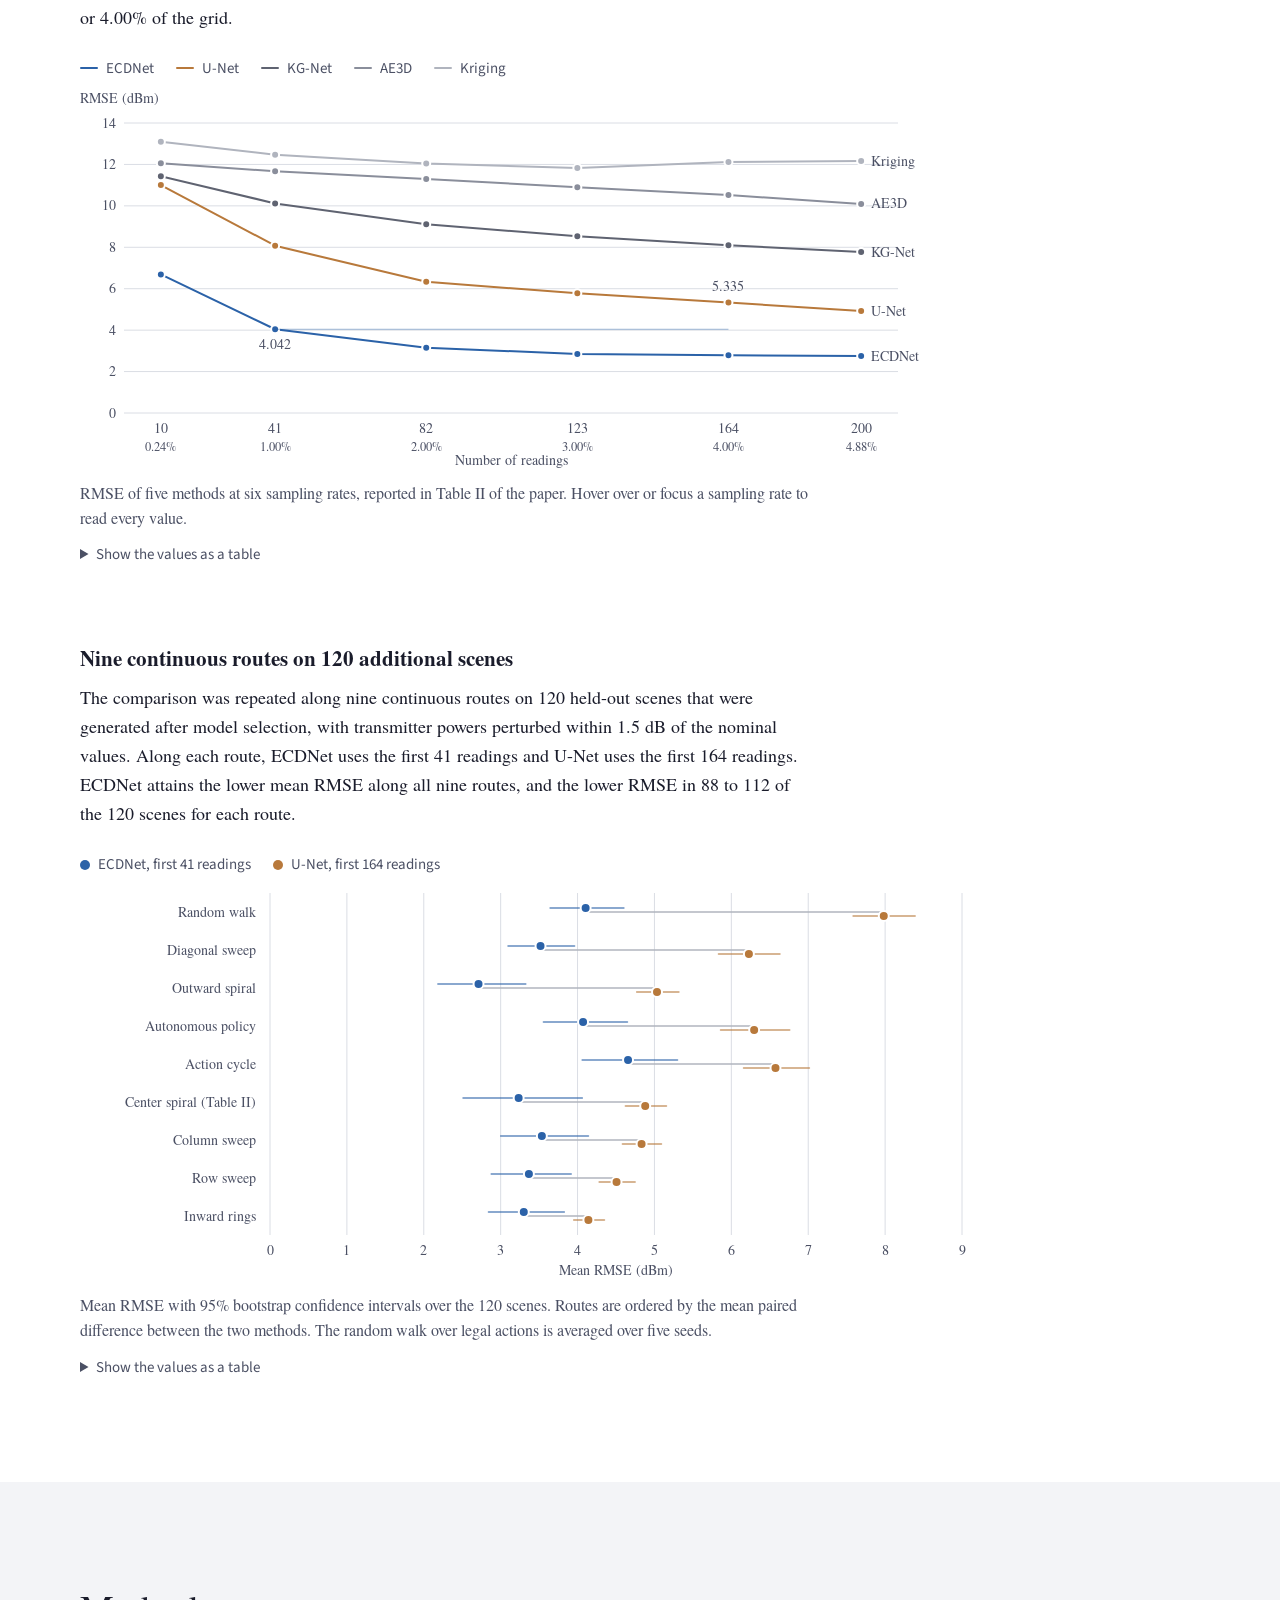
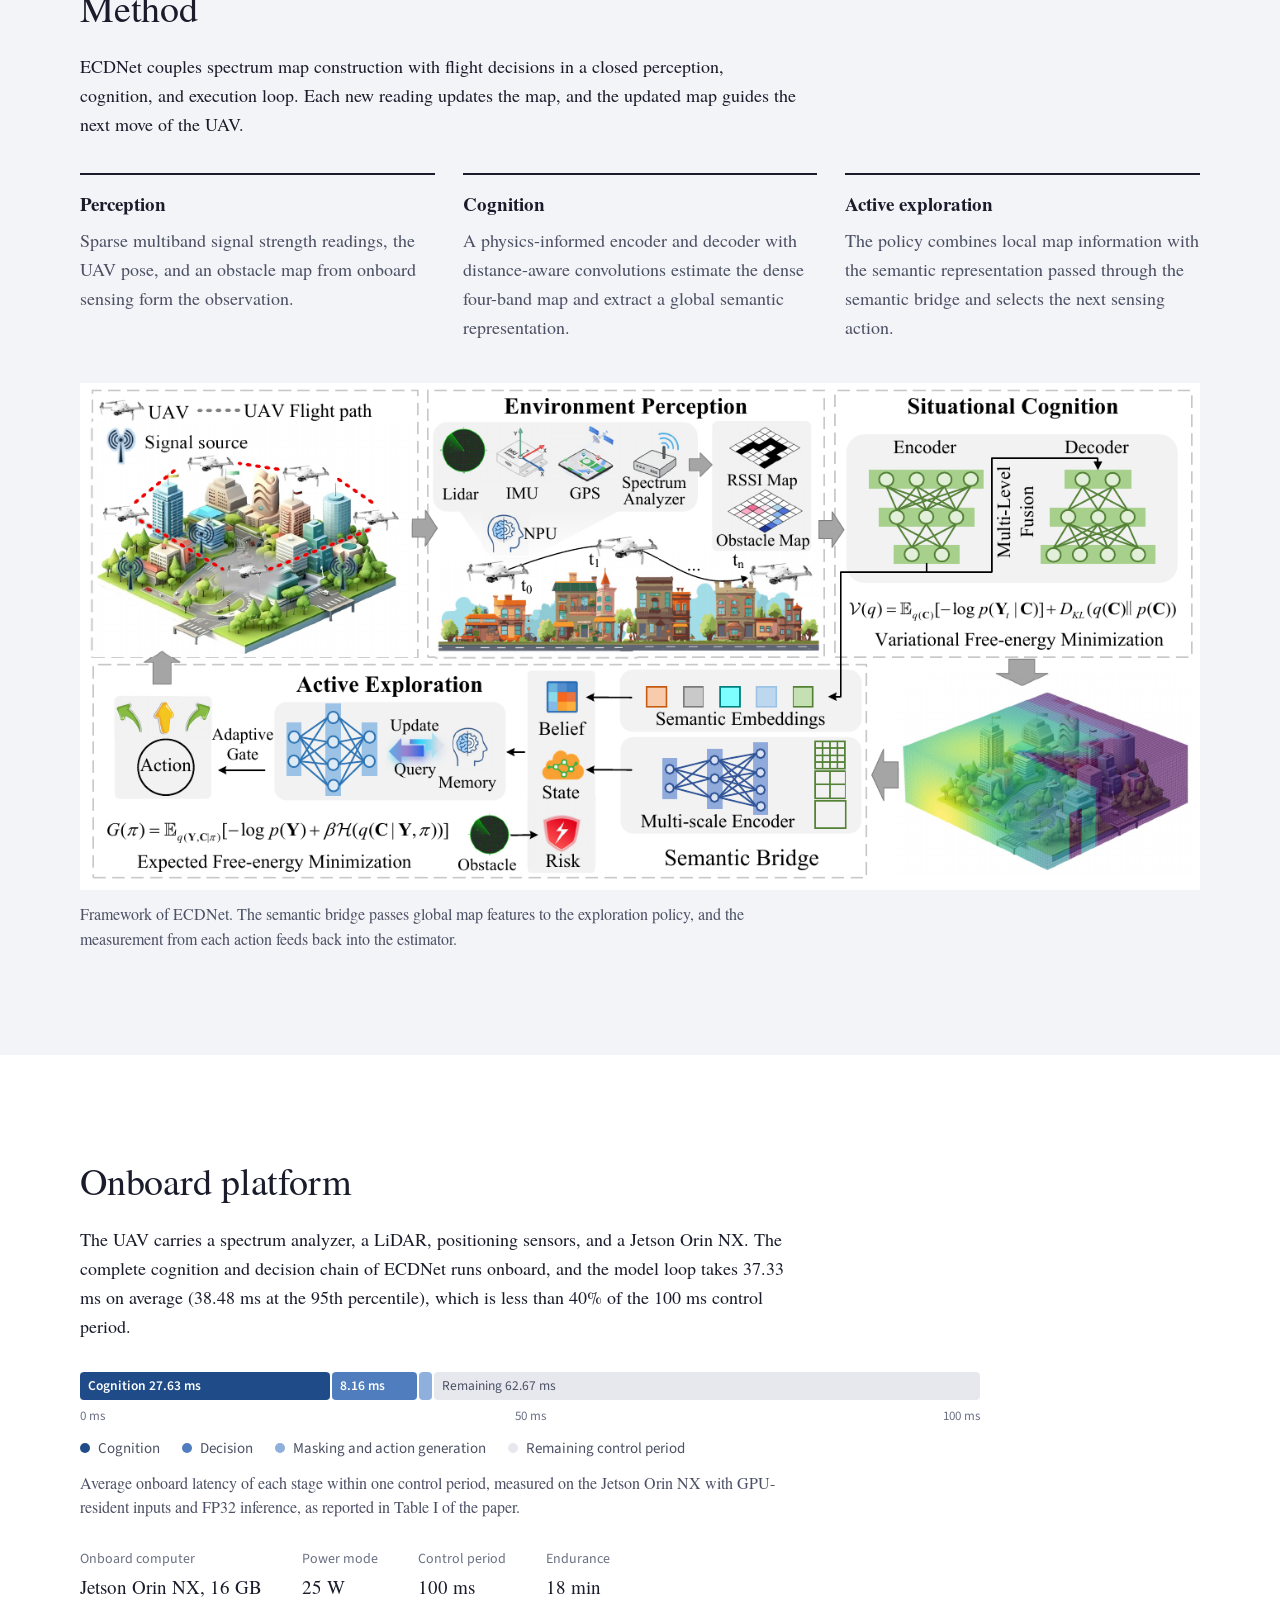
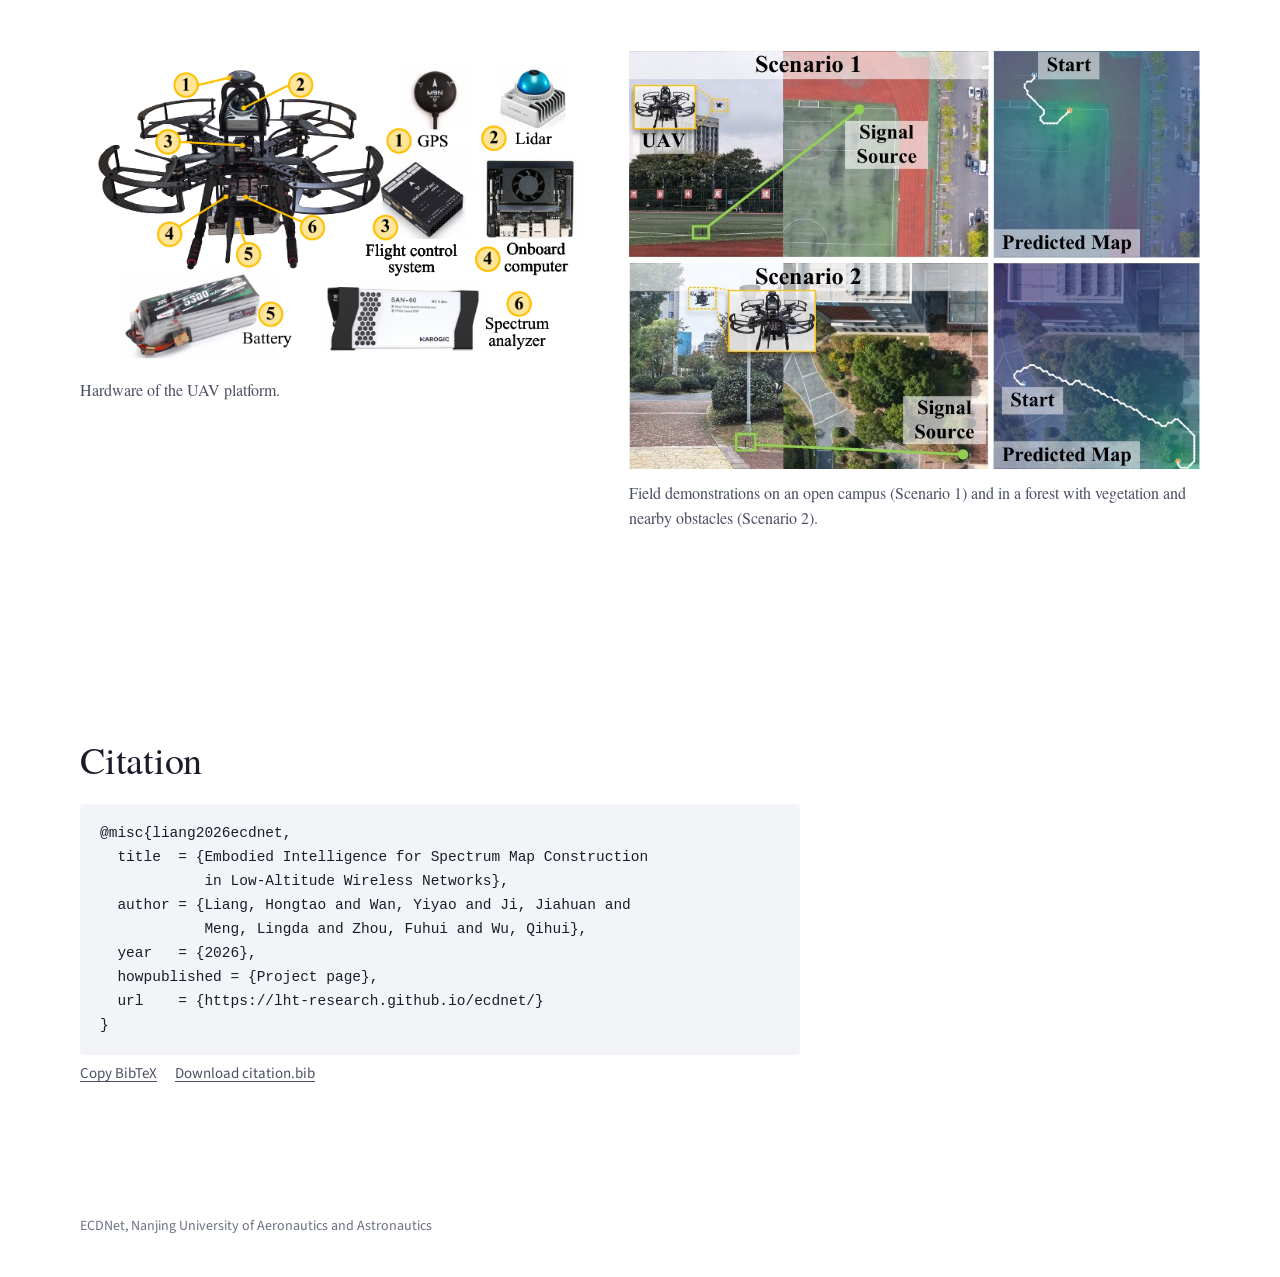
==== commit 09649550: "Use D1 for the ECDNet project demonstration" ====
--- a/ecdnet/index.html
+++ b/ecdnet/index.html
@@ -23,7 +23,7 @@
   <link rel="preload" href="assets/fonts/sourcesans3-400.woff" as="font" type="font/woff" crossorigin>
   <link rel="icon" href="assets/favicon.svg" type="image/svg+xml">
   <link rel="stylesheet" href="assets/site.css">
-  <script src="assets/explorer-data.js" defer></script>
+  <script src="assets/explorer-data.js?v=c2278d0b0c08" defer></script>
   <script src="assets/chart-data.js" defer></script>
   <script src="assets/site.js" defer></script>
 </head>
@@ -91,7 +91,7 @@
         <div class="chips" id="route-chips"></div>
       </fieldset>
       <p class="route-note" id="route-note"></p>
-      <p class="scene-note">The scene contains two transmitters and two obstacles. Stars mark the transmitters, outlined boxes mark the obstacles, and the white line traces the route in reading order.</p>
+      <p class="scene-note">The scene contains one transmitter and three obstacles. The star marks the transmitter, outlined boxes mark the obstacles, and the white line traces the route in reading order.</p>
       <noscript><p class="scene-note">The interactive comparison needs JavaScript. The figures and tables below are available without it.</p></noscript>
     </section>
   </header>
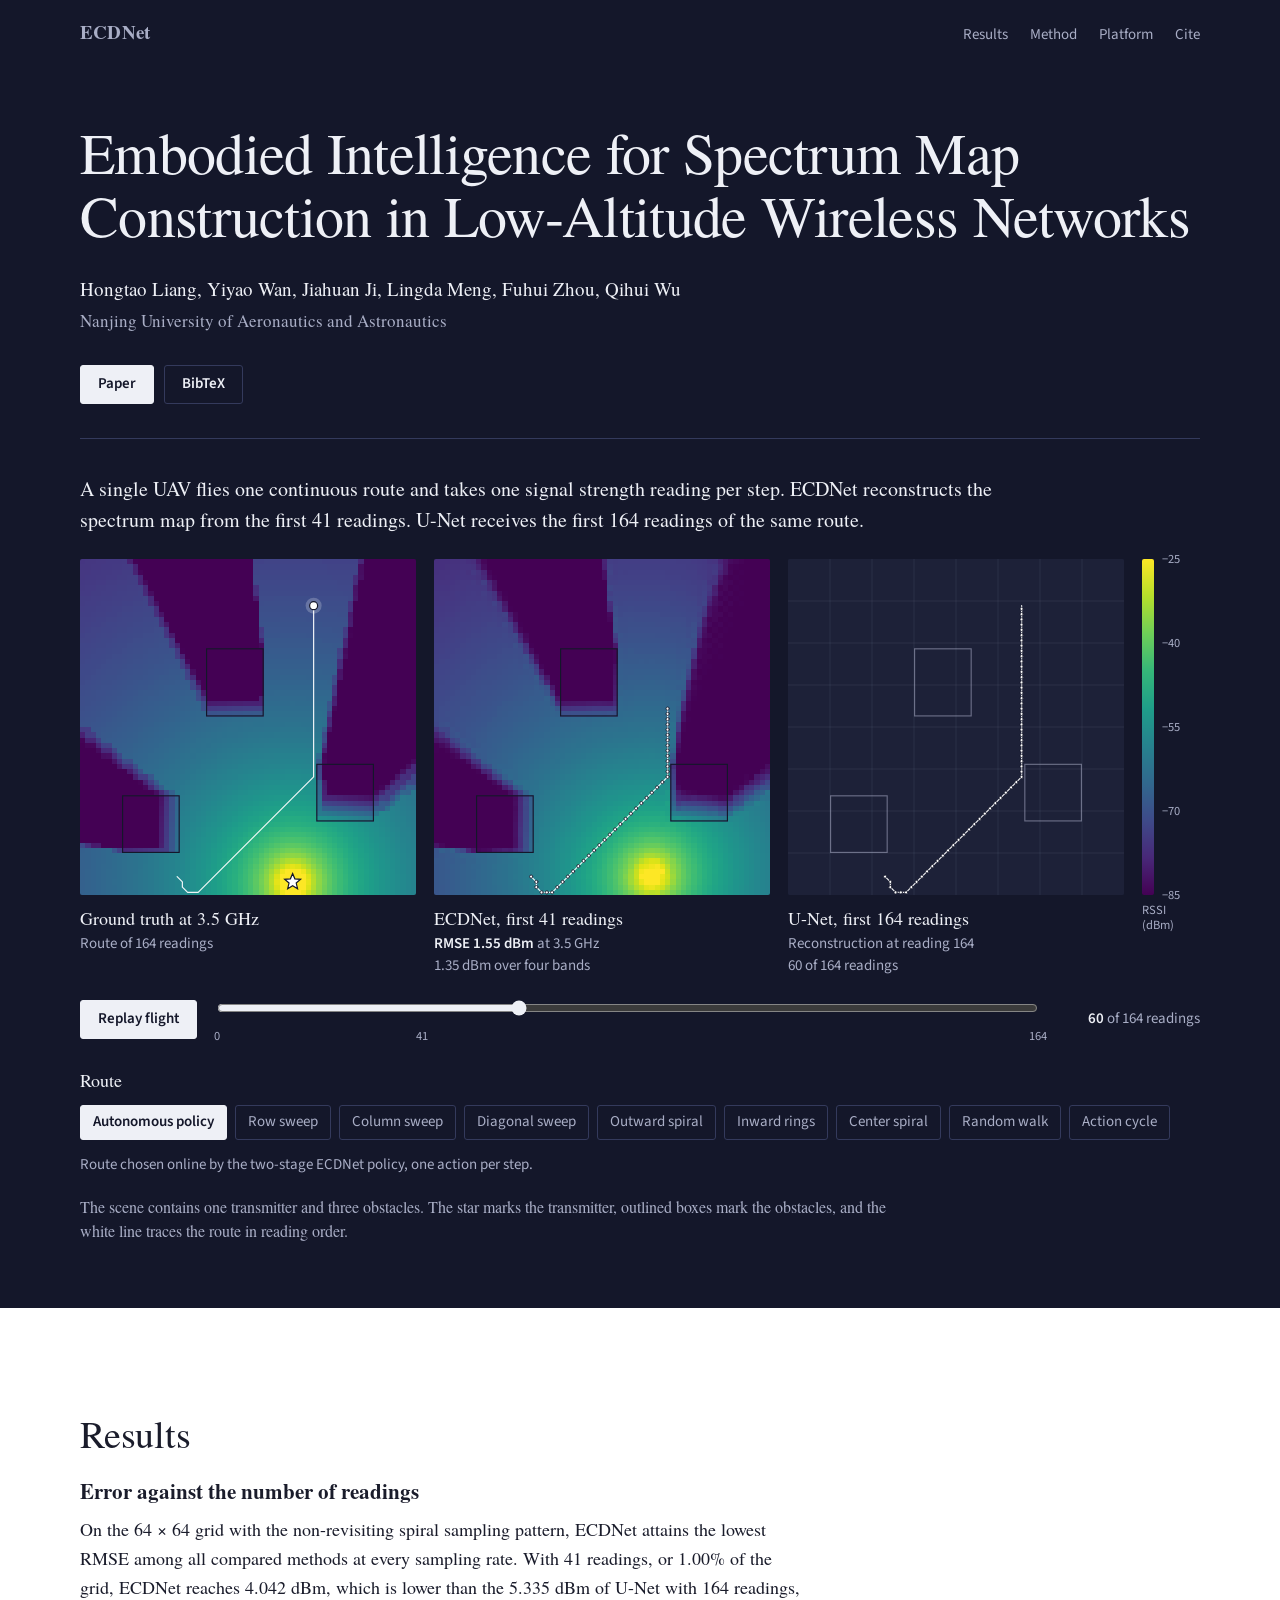
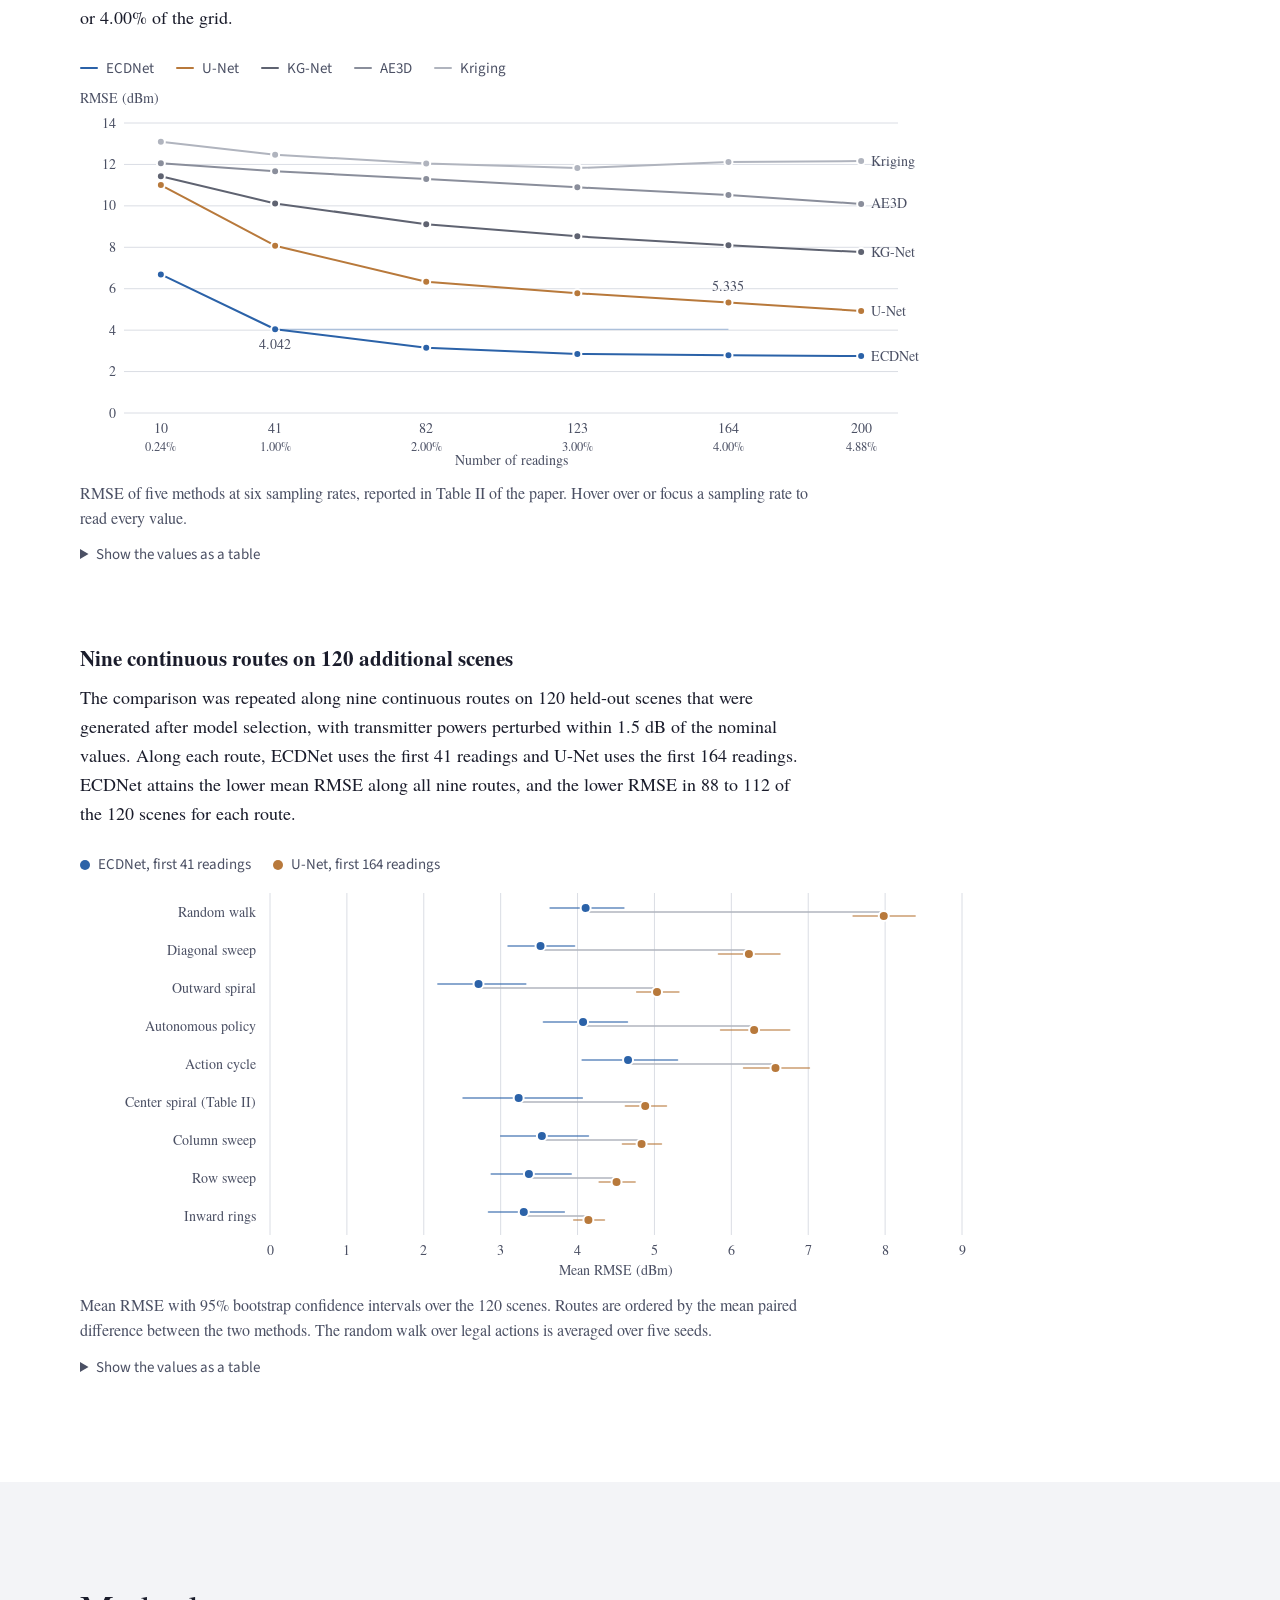
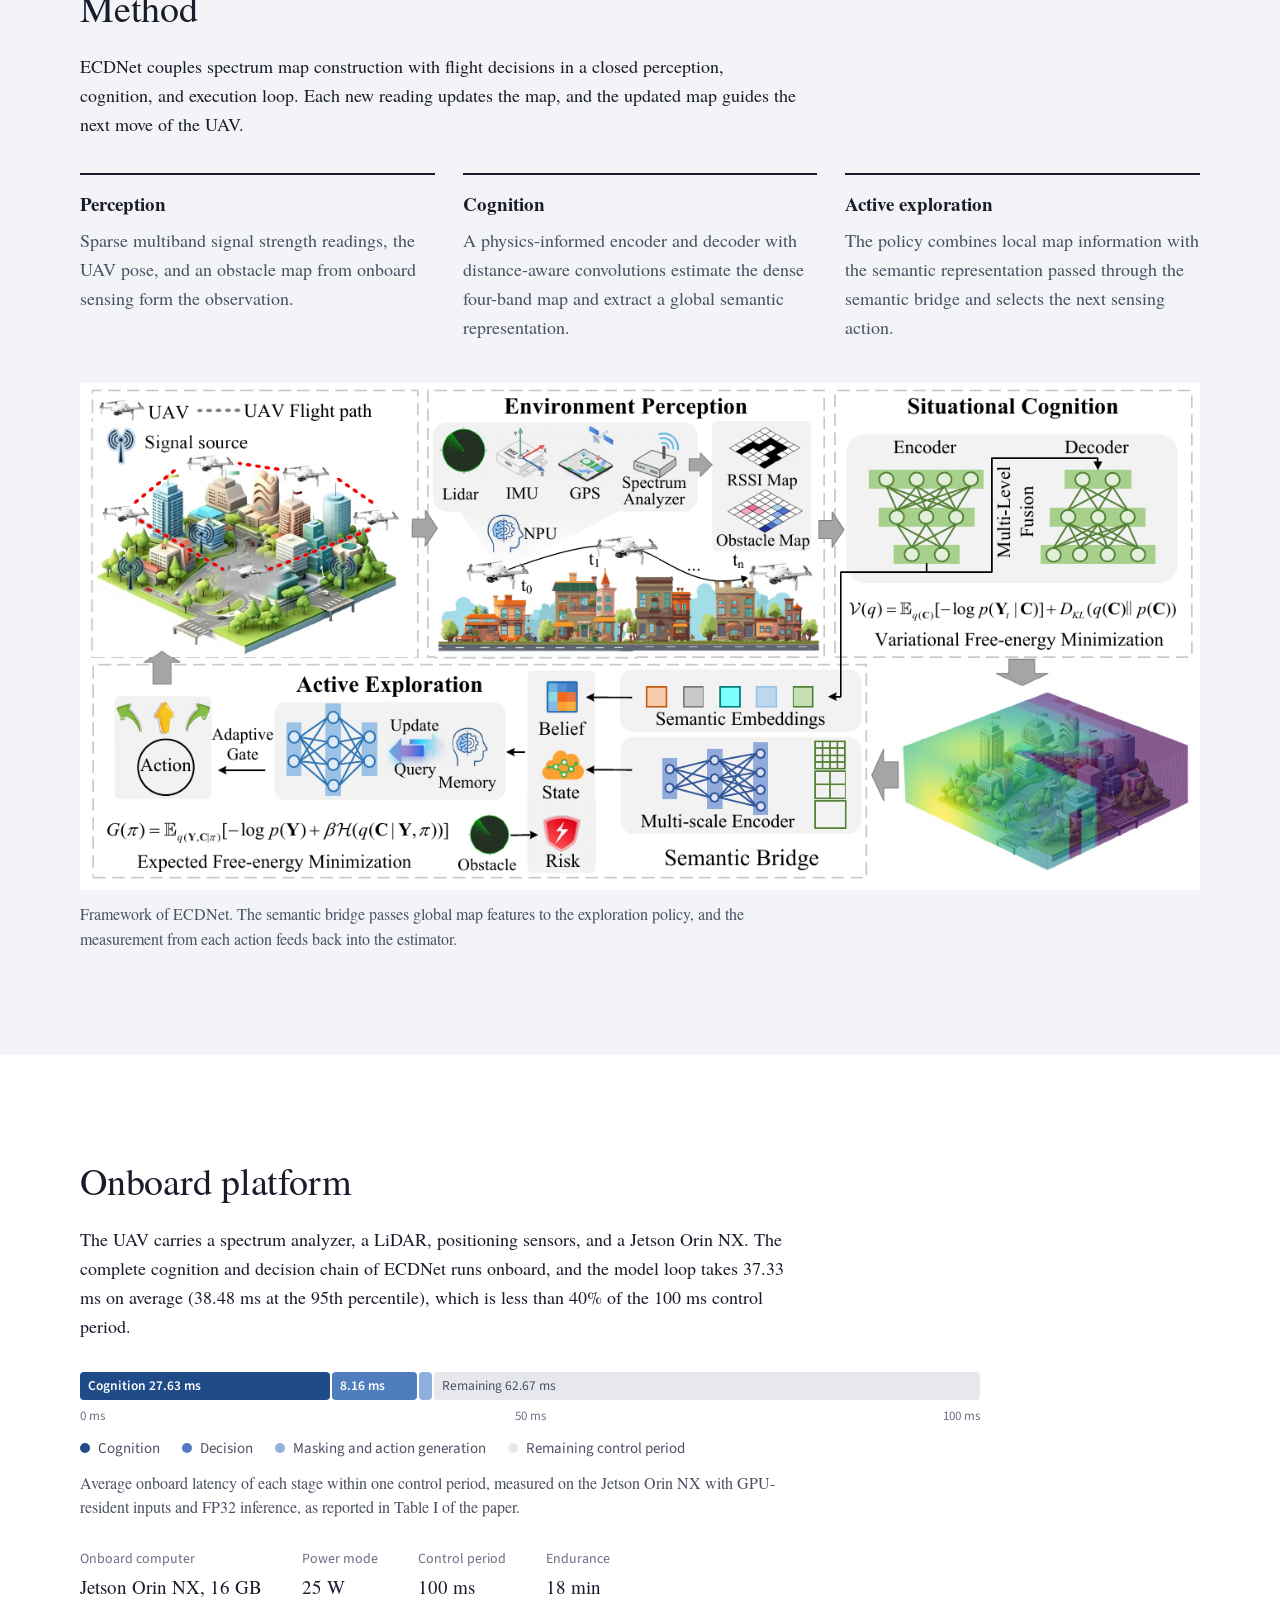
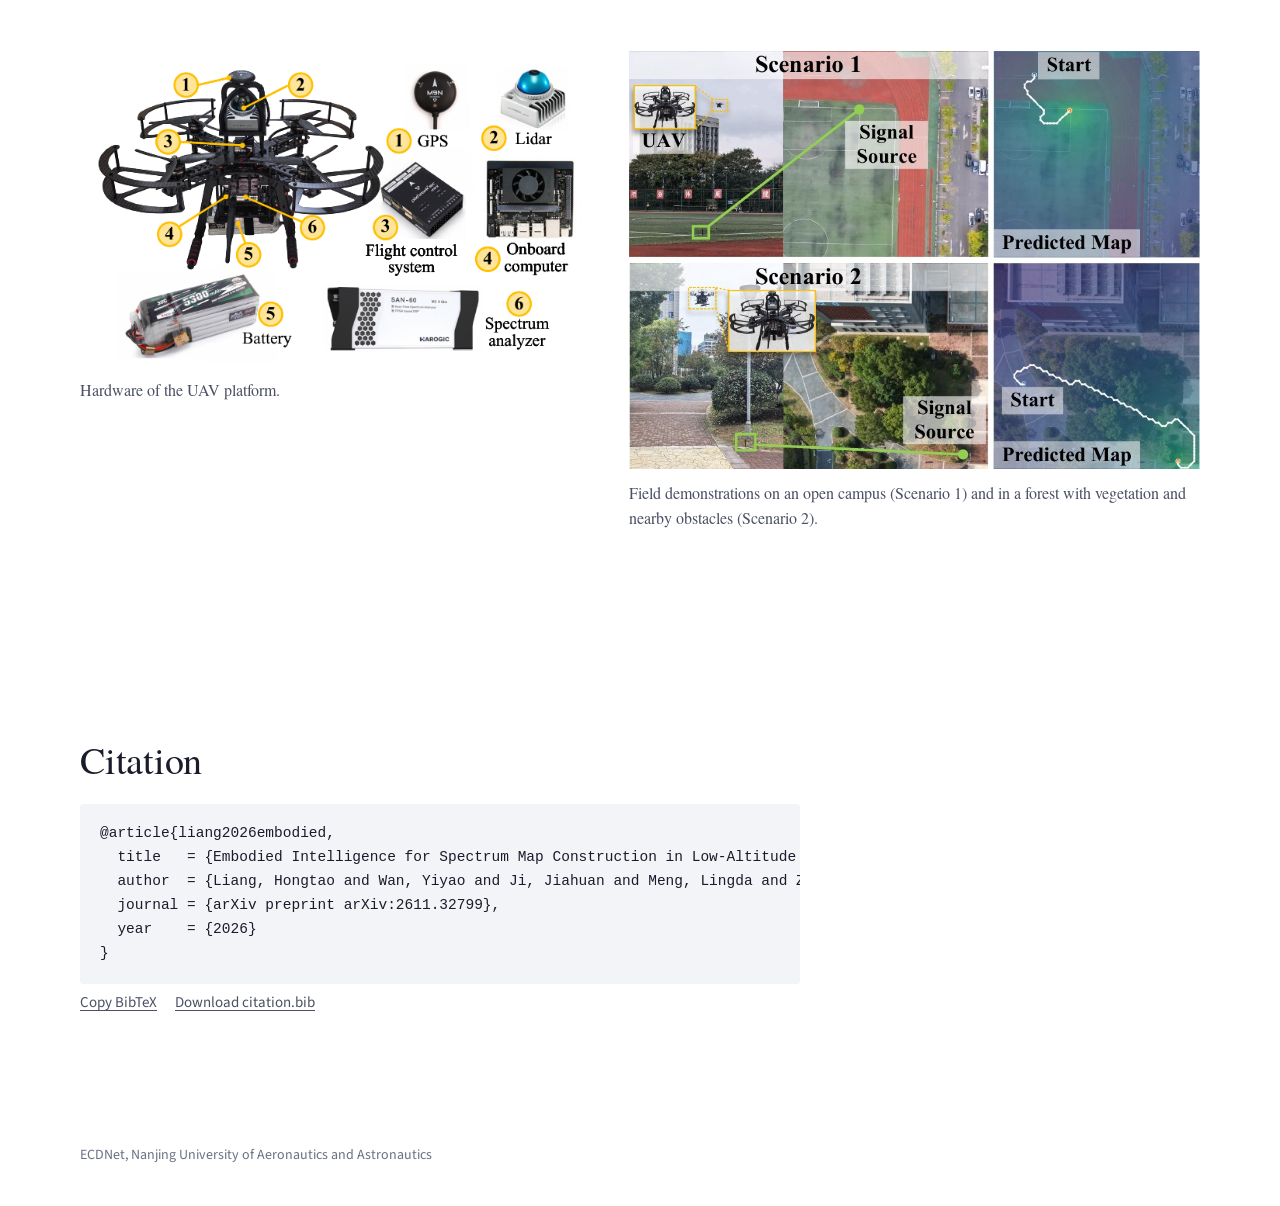
==== commit 6f34a8c6: "Add arXiv link" ====
--- a/ecdnet/index.html
+++ b/ecdnet/index.html
@@ -47,8 +47,8 @@
       <p class="affil">Nanjing University of Aeronautics and Astronautics</p>
       <ul class="links">
         <!-- After the arXiv announcement, set href to the arXiv abstract page and remove the hidden attribute. -->
-        <li hidden><a class="btn" id="paper-link" href="">Paper</a></li>
-        <li><a class="btn solid" href="#cite">BibTeX</a></li>
+        <li><a class="btn solid" id="paper-link" href="https://arxiv.org/abs/2611.32799">Paper</a></li>
+        <li><a class="btn" href="#cite">BibTeX</a></li>
       </ul>
     </div>
 
@@ -192,14 +192,11 @@
 
     <section class="shell section" id="cite" aria-labelledby="cite-title">
       <h2 id="cite-title">Citation</h2>
-<pre><code id="bibtex">@misc{liang2026ecdnet,
-  title  = {Embodied Intelligence for Spectrum Map Construction
-            in Low-Altitude Wireless Networks},
-  author = {Liang, Hongtao and Wan, Yiyao and Ji, Jiahuan and
-            Meng, Lingda and Zhou, Fuhui and Wu, Qihui},
-  year   = {2026},
-  howpublished = {Project page},
-  url    = {https://lht-research.github.io/ecdnet/}
+<pre><code id="bibtex">@article{liang2026embodied,
+  title   = {Embodied Intelligence for Spectrum Map Construction in Low-Altitude Wireless Networks},
+  author  = {Liang, Hongtao and Wan, Yiyao and Ji, Jiahuan and Meng, Lingda and Zhou, Fuhui and Wu, Qihui},
+  journal = {arXiv preprint arXiv:2611.32799},
+  year    = {2026}
 }</code></pre>
       <div class="bib-head"><button type="button" id="copy-bib" hidden>Copy BibTeX</button><a href="citation.bib" download>Download citation.bib</a><span id="copy-state" role="status"></span></div>
     </section>
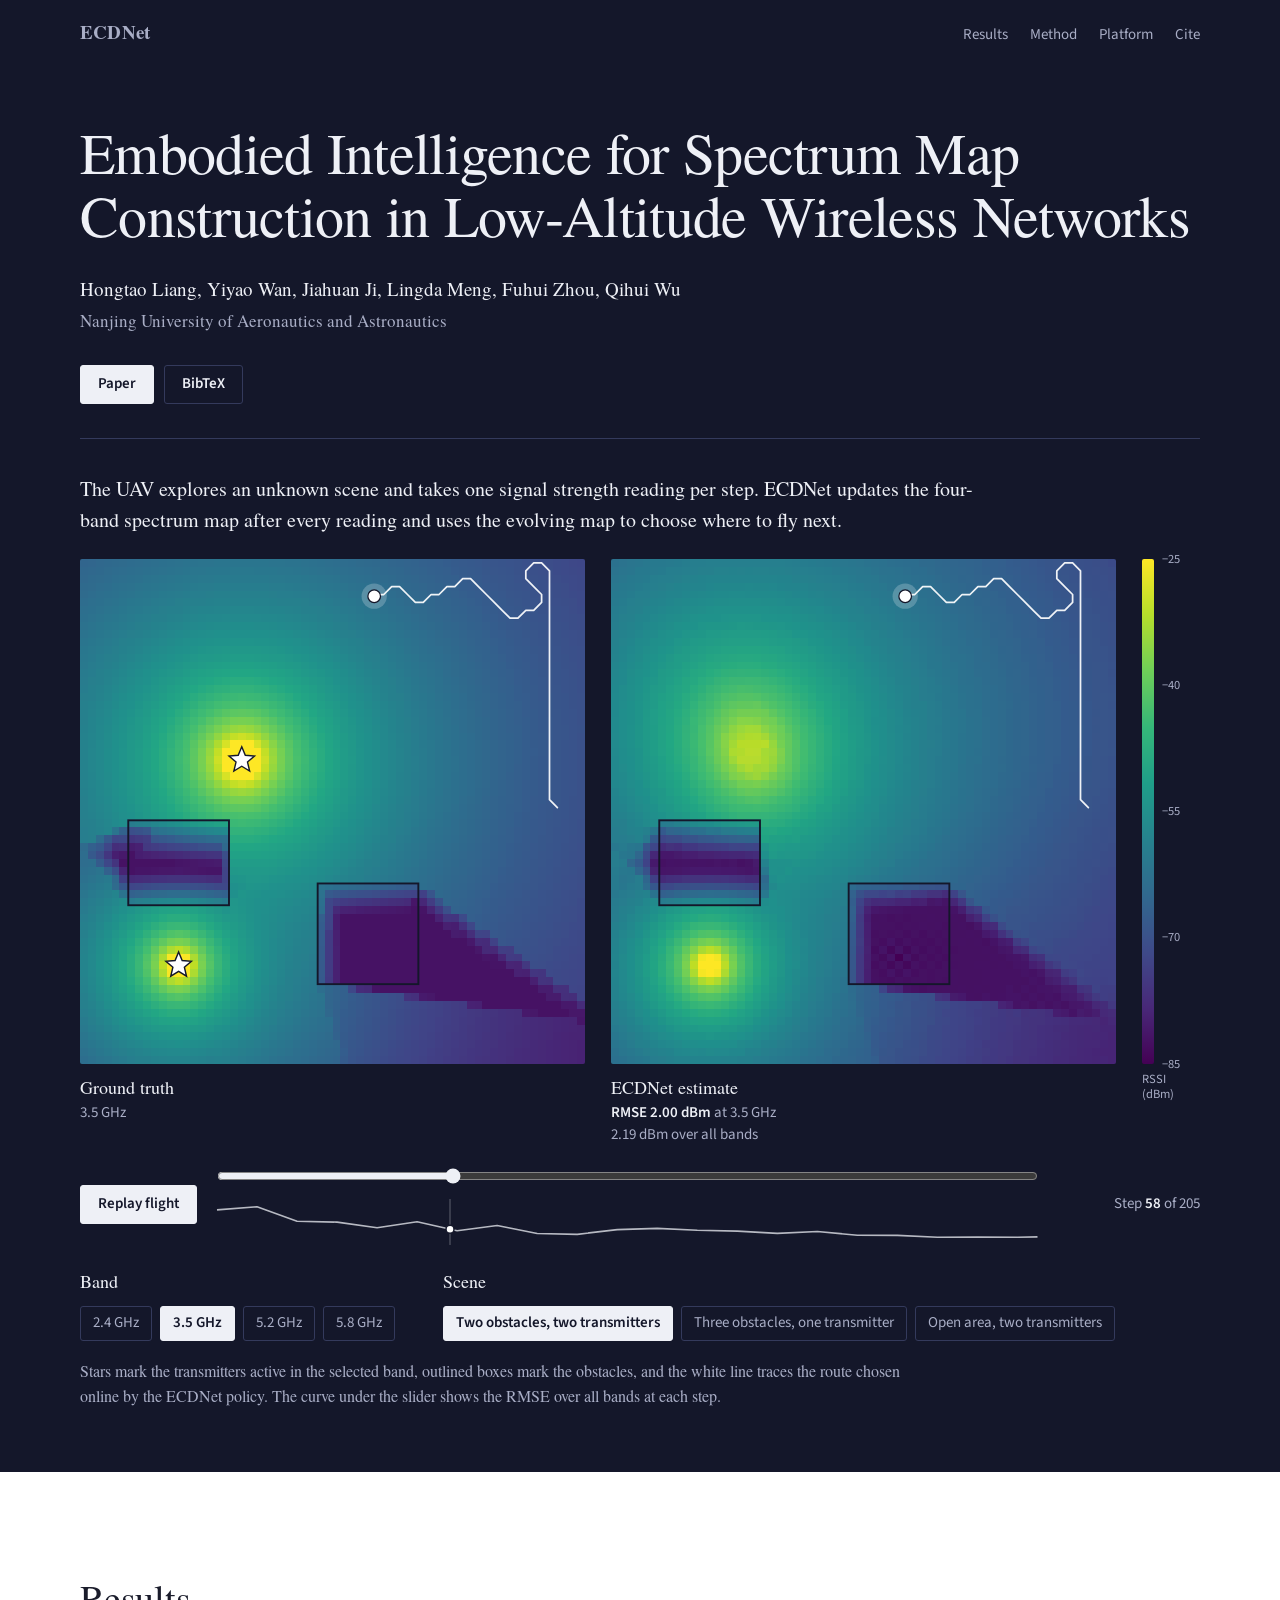
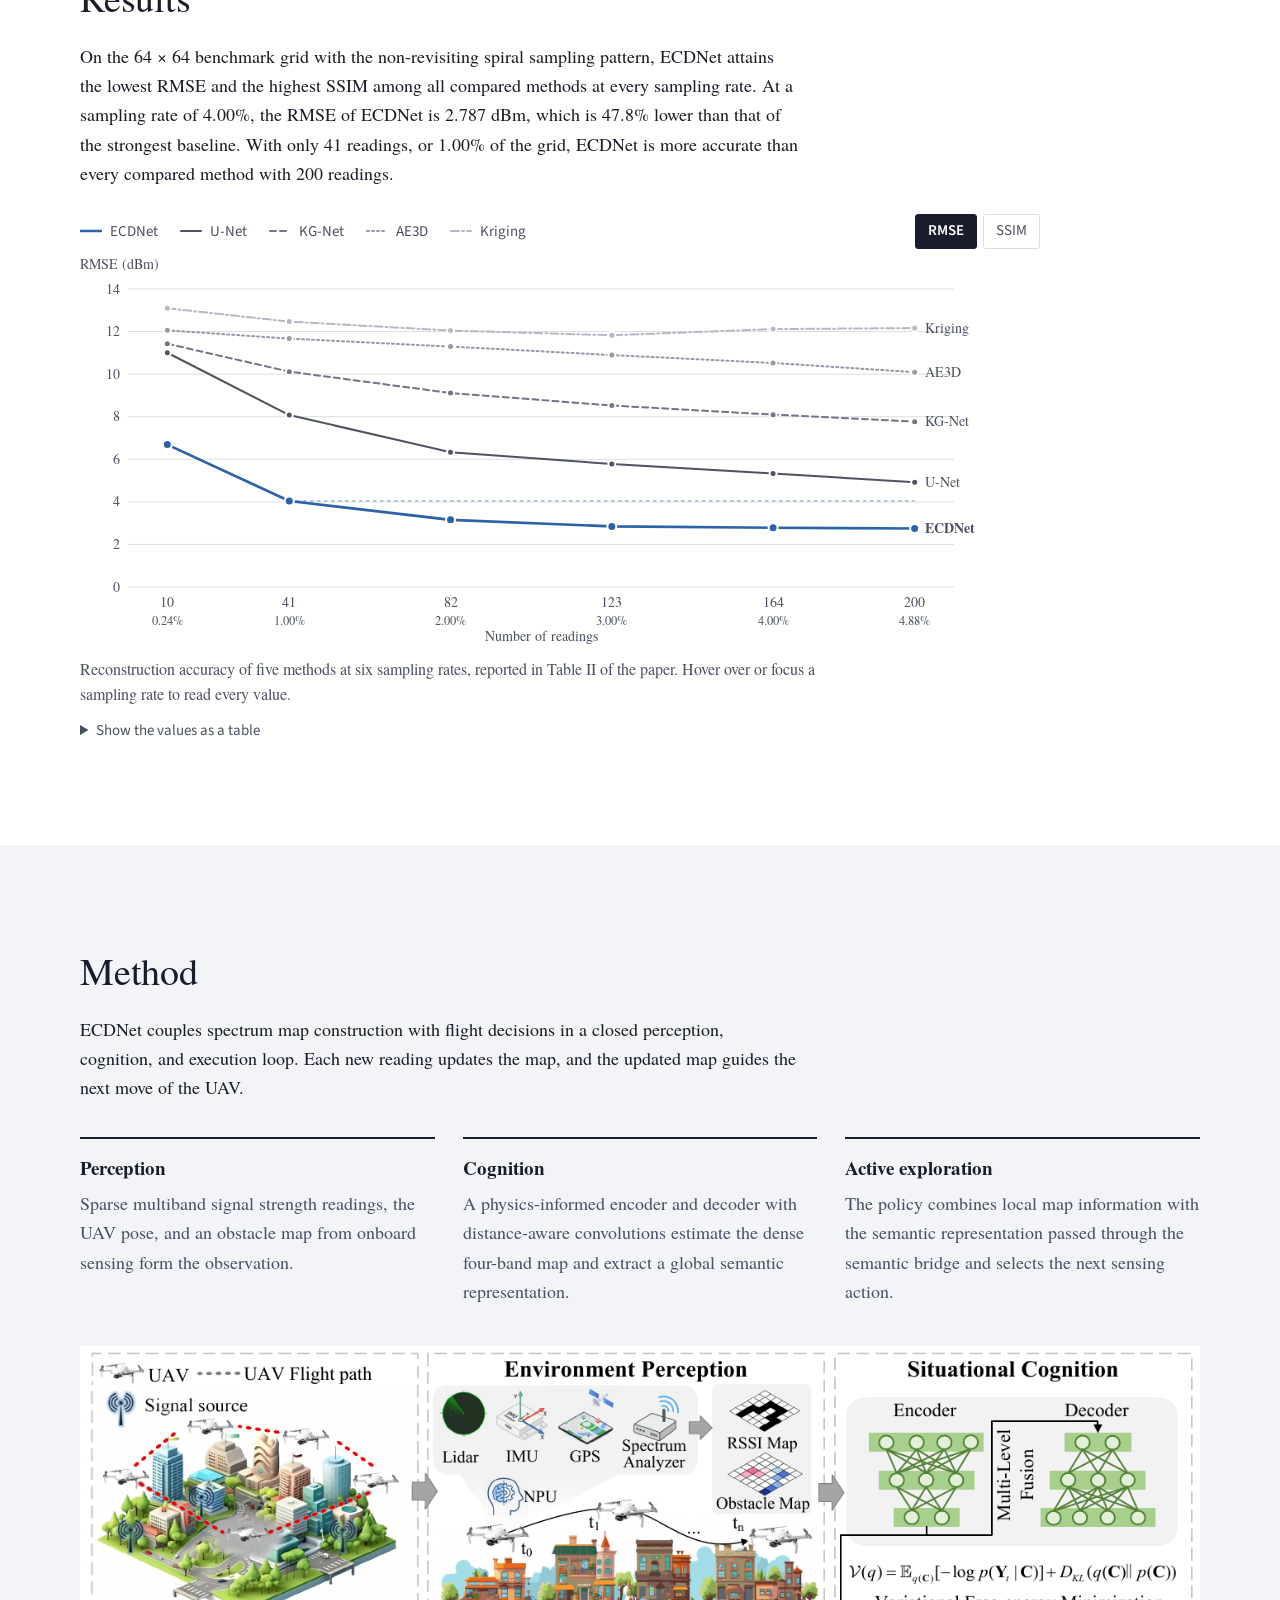
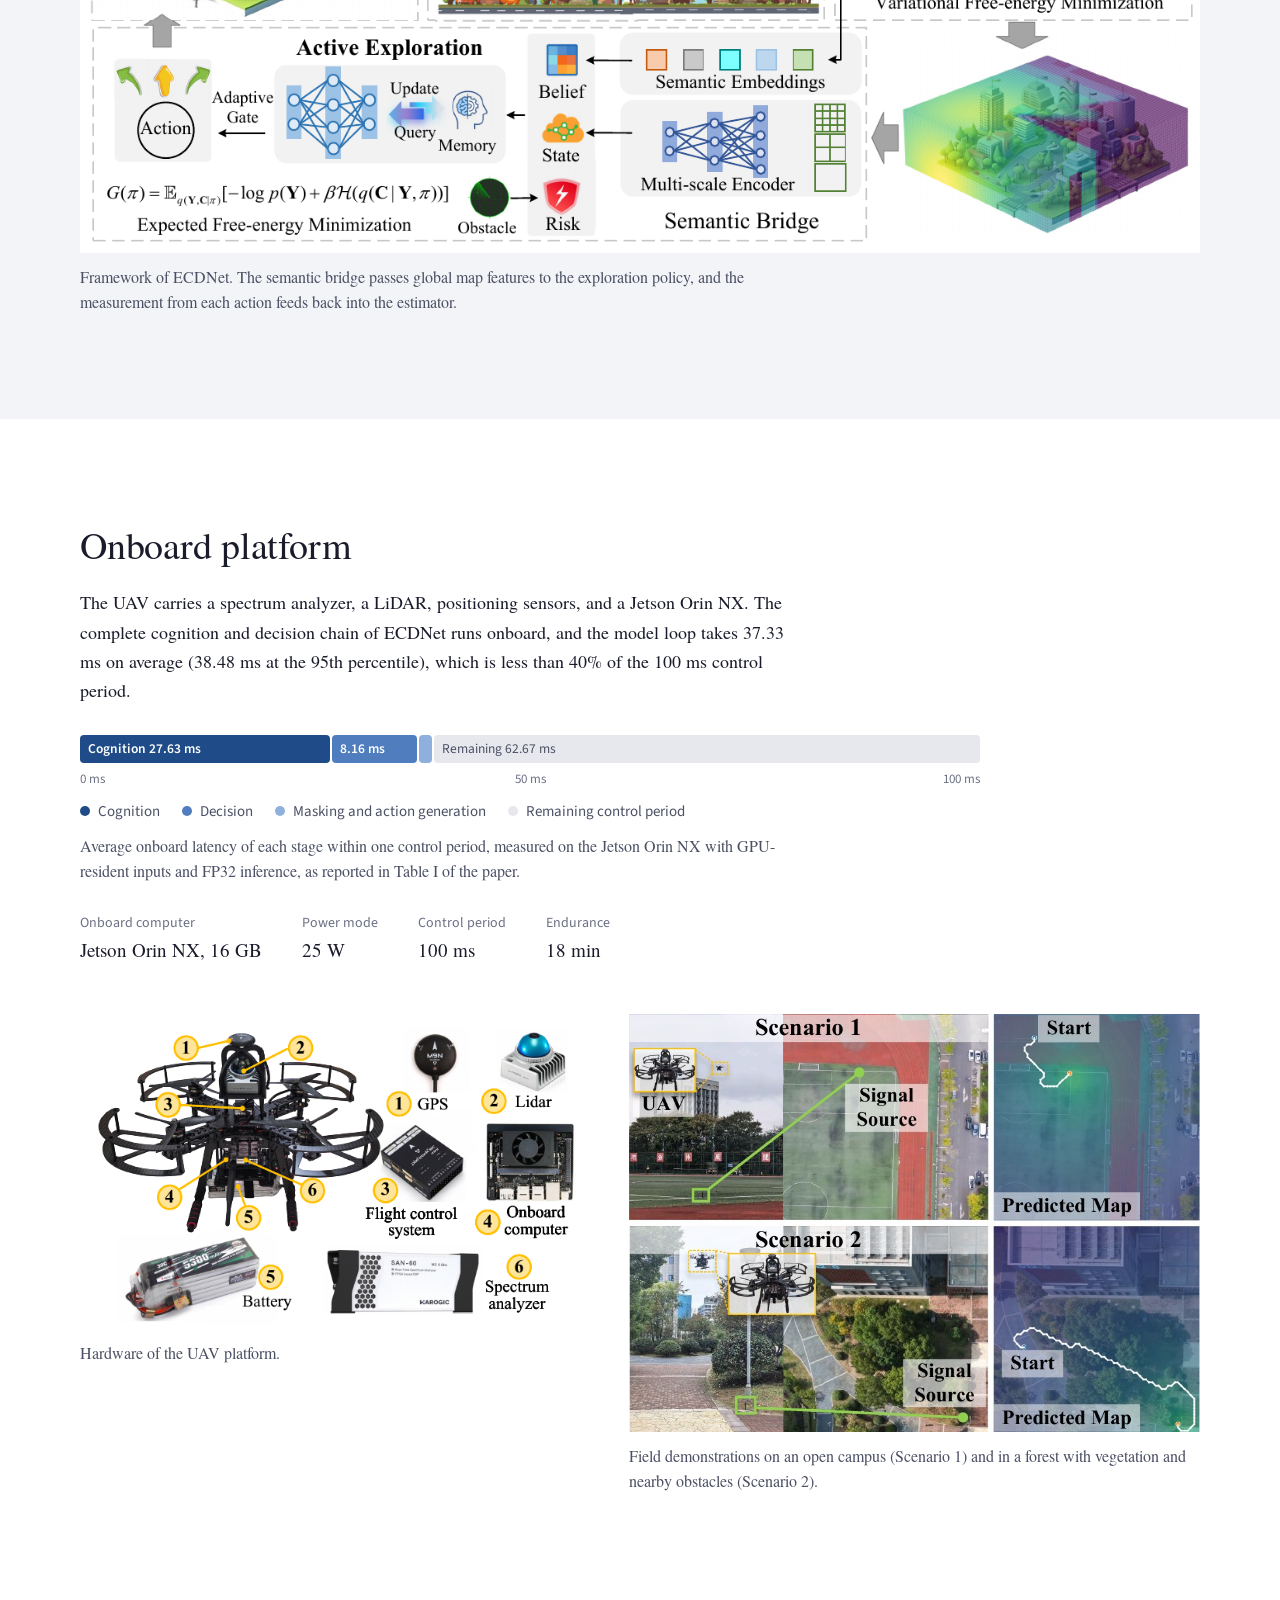
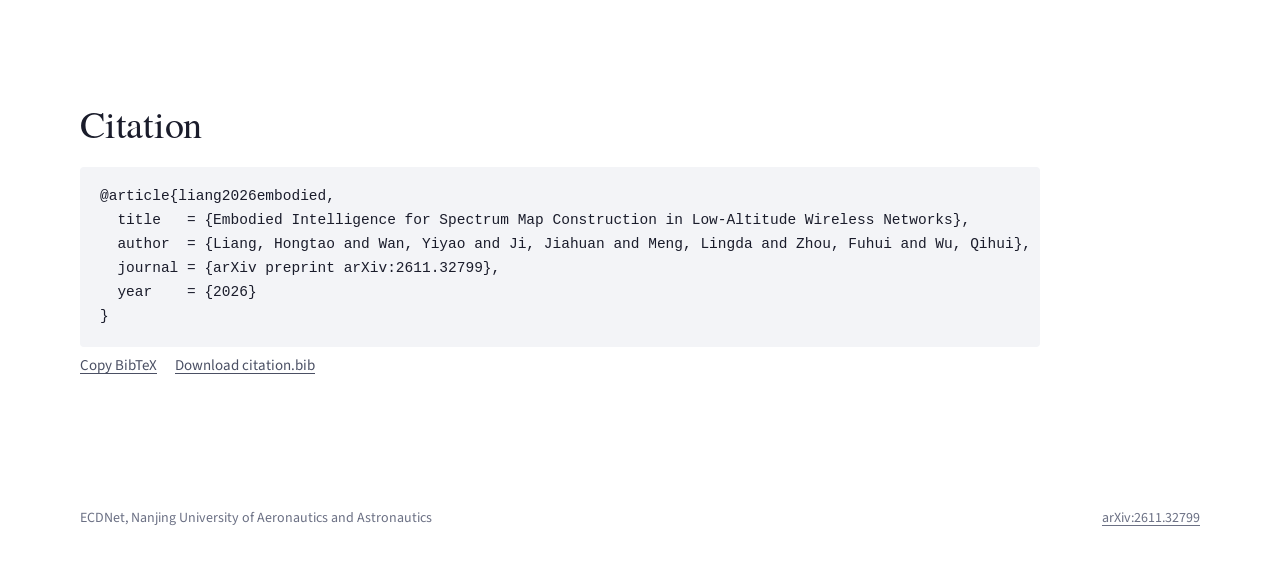
==== commit 3b2465c3: "Update project page" ====
--- a/ecdnet/index.html
+++ b/ecdnet/index.html
@@ -4,7 +4,7 @@
   <meta charset="utf-8">
   <meta name="viewport" content="width=device-width, initial-scale=1">
   <title>ECDNet | Embodied Intelligence for Spectrum Map Construction</title>
-  <meta name="description" content="ECDNet couples spectrum map construction with UAV flight decisions. With the first 41 readings of a flight route, ECDNet reconstructs four-band spectrum maps with lower error than U-Net with the first 164 readings.">
+  <meta name="description" content="ECDNet couples spectrum map construction with UAV flight decisions in a closed perception, cognition, and execution loop, and builds four-band spectrum maps from sparse readings while the UAV explores.">
   <link rel="canonical" href="https://lht-research.github.io/ecdnet/">
   <meta property="og:type" content="website">
   <meta property="og:title" content="Embodied Intelligence for Spectrum Map Construction in Low-Altitude Wireless Networks">
@@ -18,12 +18,13 @@
   <meta name="citation_author" content="Meng, Lingda">
   <meta name="citation_author" content="Zhou, Fuhui">
   <meta name="citation_author" content="Wu, Qihui">
+  <meta name="citation_arxiv_id" content="2611.32799">
   <meta name="theme-color" content="#14172a">
   <link rel="preload" href="assets/fonts/termes-regular.woff" as="font" type="font/woff" crossorigin>
   <link rel="preload" href="assets/fonts/sourcesans3-400.woff" as="font" type="font/woff" crossorigin>
   <link rel="icon" href="assets/favicon.svg" type="image/svg+xml">
   <link rel="stylesheet" href="assets/site.css">
-  <script src="assets/explorer-data.js?v=c2278d0b0c08" defer></script>
+  <script src="assets/explorer-data.js" defer></script>
   <script src="assets/chart-data.js" defer></script>
   <script src="assets/site.js" defer></script>
 </head>
@@ -37,6 +38,7 @@
         <li><a href="#results">Results</a></li>
         <li><a href="#method">Method</a></li>
         <li><a href="#platform">Platform</a></li>
+        
         <li><a href="#cite">Cite</a></li>
       </ul>
     </nav>
@@ -46,28 +48,24 @@
       <p class="authors">Hongtao Liang, Yiyao Wan, Jiahuan Ji, Lingda Meng, Fuhui Zhou, Qihui Wu</p>
       <p class="affil">Nanjing University of Aeronautics and Astronautics</p>
       <ul class="links">
-        <!-- After the arXiv announcement, set href to the arXiv abstract page and remove the hidden attribute. -->
         <li><a class="btn solid" id="paper-link" href="https://arxiv.org/abs/2611.32799">Paper</a></li>
+        
         <li><a class="btn" href="#cite">BibTeX</a></li>
       </ul>
     </div>
 
     <section class="shell explorer" aria-labelledby="explorer-title">
-      <h2 id="explorer-title" class="visually-hidden">Interactive comparison along one flight route</h2>
-      <p class="lead">A single UAV flies one continuous route and takes one signal strength reading per step. ECDNet reconstructs the spectrum map from the first 41 readings. U-Net receives the first 164 readings of the same route.</p>
-
-      <div class="panels">
+      <h2 id="explorer-title" class="visually-hidden">Closed-loop spectrum map construction</h2>
+      <p class="lead">The UAV explores an unknown scene and takes one signal strength reading per step. ECDNet updates the four-band spectrum map after every reading and uses the evolving map to choose where to fly next.</p>
+
+      <div class="panels two">
         <figure class="panel" data-panel="truth">
-          <canvas role="img" aria-label="Ground-truth spectrum map at 3.5 GHz with the flight route"></canvas>
-          <figcaption><span class="pname">Ground truth at 3.5 GHz</span><span class="pval" id="val-truth">Route of 164 readings</span></figcaption>
-        </figure>
-        <figure class="panel" data-panel="ecdnet">
-          <canvas role="img" aria-label="Spectrum map reconstructed by ECDNet from the first 41 readings"></canvas>
-          <figcaption><span class="pname">ECDNet, first 41 readings</span><span class="pval" id="val-ecdnet" aria-live="polite"></span></figcaption>
-        </figure>
-        <figure class="panel" data-panel="unet">
-          <canvas role="img" aria-label="Spectrum map reconstructed by U-Net from the first 164 readings"></canvas>
-          <figcaption><span class="pname">U-Net, first 164 readings</span><span class="pval" id="val-unet" aria-live="polite"></span></figcaption>
+          <canvas role="img" aria-label="Ground-truth spectrum map with the UAV route"></canvas>
+          <figcaption><span class="pname">Ground truth</span><span class="pval" id="val-truth"></span></figcaption>
+        </figure>
+        <figure class="panel" data-panel="estimate">
+          <canvas role="img" aria-label="Spectrum map estimated by ECDNet at the current step"></canvas>
+          <figcaption><span class="pname">ECDNet estimate</span><span class="pval" id="val-estimate" aria-live="polite"></span></figcaption>
         </figure>
         <div class="cbar" aria-hidden="true">
           <div class="cbar-ramp"></div>
@@ -79,58 +77,49 @@
       <div class="timeline">
         <button type="button" class="btn" id="replay">Replay flight</button>
         <div class="scrub">
-          <label for="scrub" class="visually-hidden">Readings collected</label>
-          <input type="range" id="scrub" min="0" max="164" step="1" value="164">
-          <div class="scrub-marks" aria-hidden="true"><span style="left:0%">0</span><span style="left:25%">41</span><span style="left:100%">164</span></div>
-        </div>
-        <p class="count" id="count" aria-live="off"><strong>164</strong> of 164 readings</p>
-      </div>
-
-      <fieldset class="routes">
-        <legend>Route</legend>
-        <div class="chips" id="route-chips"></div>
-      </fieldset>
-      <p class="route-note" id="route-note"></p>
-      <p class="scene-note">The scene contains one transmitter and three obstacles. The star marks the transmitter, outlined boxes mark the obstacles, and the white line traces the route in reading order.</p>
-      <noscript><p class="scene-note">The interactive comparison needs JavaScript. The figures and tables below are available without it.</p></noscript>
+          <label for="scrub" class="visually-hidden">Flight step</label>
+          <input type="range" id="scrub" min="0" max="205" step="1" value="205">
+          <div class="spark" id="spark" aria-hidden="true"></div>
+        </div>
+        <p class="count" id="count" aria-live="off"></p>
+      </div>
+
+      <div class="controls">
+        <fieldset class="ctl">
+          <legend>Band</legend>
+          <div class="chips" id="band-chips"></div>
+        </fieldset>
+        <fieldset class="ctl">
+          <legend>Scene</legend>
+          <div class="chips" id="scene-chips"></div>
+        </fieldset>
+      </div>
+      <p class="scene-note">Stars mark the transmitters active in the selected band, outlined boxes mark the obstacles, and the white line traces the route chosen online by the ECDNet policy. The curve under the slider shows the RMSE over all bands at each step.</p>
+      <noscript><p class="scene-note">The interactive view needs JavaScript. The figures below are available without it.</p></noscript>
     </section>
   </header>
 
   <main id="main">
     <section class="shell section" id="results" aria-labelledby="results-title">
       <h2 id="results-title">Results</h2>
-
-      <div class="block">
-        <div class="prose">
-          <h3>Error against the number of readings</h3>
-          <p>On the 64 &times; 64 grid with the non-revisiting spiral sampling pattern, ECDNet attains the lowest RMSE among all compared methods at every sampling rate. With 41 readings, or 1.00% of the grid, ECDNet reaches 4.042 dBm, which is lower than the 5.335 dBm of U-Net with 164 readings, or 4.00% of the grid.</p>
-        </div>
-        <figure class="chart" id="chart-rates">
+      <div class="prose">
+        <p>On the 64 &times; 64 benchmark grid with the non-revisiting spiral sampling pattern, ECDNet attains the lowest RMSE and the highest SSIM among all compared methods at every sampling rate. At a sampling rate of 4.00%, the RMSE of ECDNet is 2.787 dBm, which is 47.8% lower than that of the strongest baseline. With only 41 readings, or 1.00% of the grid, ECDNet is more accurate than every compared method with 200 readings.</p>
+      </div>
+      <figure class="chart" id="chart-rates">
+        <div class="chart-head">
           <ul class="legend" id="legend-rates"></ul>
-          <div class="plot"></div>
-          <figcaption>RMSE of five methods at six sampling rates, reported in Table II of the paper. Hover over or focus a sampling rate to read every value.</figcaption>
-          <details class="data">
-            <summary>Show the values as a table</summary>
-            <div class="table-wrap"><table><caption class="visually-hidden">RMSE in dBm and SSIM for each method and number of readings</caption><thead><tr><th scope="col">Method</th><th scope="col">10 (0.24%)</th><th scope="col">41 (1.00%)</th><th scope="col">82 (2.00%)</th><th scope="col">123 (3.00%)</th><th scope="col">164 (4.00%)</th><th scope="col">200 (4.88%)</th></tr></thead><tbody><tr class="ours"><th scope="row">ECDNet</th><td>6.689 / 0.644</td><td>4.042 / 0.780</td><td>3.155 / 0.810</td><td>2.847 / 0.820</td><td>2.787 / 0.822</td><td>2.746 / 0.823</td></tr><tr><th scope="row">U-Net</th><td>11.005 / 0.483</td><td>8.078 / 0.589</td><td>6.335 / 0.646</td><td>5.781 / 0.665</td><td>5.335 / 0.673</td><td>4.924 / 0.684</td></tr><tr><th scope="row">KG-Net</th><td>11.428 / 0.508</td><td>10.118 / 0.547</td><td>9.114 / 0.570</td><td>8.527 / 0.582</td><td>8.098 / 0.588</td><td>7.769 / 0.593</td></tr><tr><th scope="row">AE3D</th><td>12.058 / 0.454</td><td>11.670 / 0.454</td><td>11.296 / 0.457</td><td>10.896 / 0.460</td><td>10.525 / 0.475</td><td>10.093 / 0.482</td></tr><tr><th scope="row">Kriging</th><td>13.096 / 0.605</td><td>12.468 / 0.585</td><td>12.048 / 0.565</td><td>11.827 / 0.552</td><td>12.117 / 0.529</td><td>12.164 / 0.512</td></tr></tbody></table><p>Each cell gives RMSE (dBm) / SSIM. The column headings give the number of readings and the sampling rate of the 64 &times; 64 grid.</p></div>
-          </details>
-        </figure>
-      </div>
-
-      <div class="block">
-        <div class="prose">
-          <h3>Nine continuous routes on 120 additional scenes</h3>
-          <p>The comparison was repeated along nine continuous routes on 120 held-out scenes that were generated after model selection, with transmitter powers perturbed within 1.5 dB of the nominal values. Along each route, ECDNet uses the first 41 readings and U-Net uses the first 164 readings. ECDNet attains the lower mean RMSE along all nine routes, and the lower RMSE in 88 to 112 of the 120 scenes for each route.</p>
-        </div>
-        <figure class="chart" id="chart-routes">
-          <ul class="legend" id="legend-routes"></ul>
-          <div class="plot"></div>
-          <figcaption>Mean RMSE with 95% bootstrap confidence intervals over the 120 scenes. Routes are ordered by the mean paired difference between the two methods. The random walk over legal actions is averaged over five seeds.</figcaption>
-          <details class="data">
-            <summary>Show the values as a table</summary>
-            <div class="table-wrap"><table><caption class="visually-hidden">Mean RMSE along nine routes on 120 held-out scenes</caption><thead><tr><th scope="col">Route</th><th scope="col">ECDNet, 41 readings (dBm)</th><th scope="col">U-Net, 164 readings (dBm)</th><th scope="col">Mean paired difference (dB)</th><th scope="col">Scenes where ECDNet is lower</th></tr></thead><tbody><tr><th scope="row">Random walk</th><td>4.105 [3.646, 4.600]</td><td>7.982 [7.587, 8.388]</td><td>3.877 [3.403, 4.347]</td><td>112 of 120</td></tr><tr><th scope="row">Diagonal sweep</th><td>3.518 [3.098, 3.959]</td><td>6.228 [5.836, 6.630]</td><td>2.710 [2.181, 3.247]</td><td>99 of 120</td></tr><tr><th scope="row">Outward spiral</th><td>2.712 [2.186, 3.324]</td><td>5.033 [4.771, 5.315]</td><td>2.321 [1.730, 2.848]</td><td>110 of 120</td></tr><tr><th scope="row">Autonomous policy</th><td>4.072 [3.559, 4.647]</td><td>6.297 [5.863, 6.756]</td><td>2.225 [1.572, 2.831]</td><td>96 of 120</td></tr><tr><th scope="row">Action cycle</th><td>4.656 [4.062, 5.297]</td><td>6.574 [6.162, 7.012]</td><td>1.918 [1.137, 2.661]</td><td>88 of 120</td></tr><tr><th scope="row">Center spiral (Table II)</th><td>3.234 [2.513, 4.059]</td><td>4.880 [4.625, 5.154]</td><td>1.646 [0.868, 2.318]</td><td>103 of 120</td></tr><tr><th scope="row">Column sweep</th><td>3.536 [3.003, 4.139]</td><td>4.833 [4.586, 5.089]</td><td>1.297 [0.704, 1.843]</td><td>96 of 120</td></tr><tr><th scope="row">Row sweep</th><td>3.367 [2.880, 3.915]</td><td>4.507 [4.284, 4.746]</td><td>1.140 [0.614, 1.607]</td><td>98 of 120</td></tr><tr><th scope="row">Inward rings</th><td>3.301 [2.845, 3.826]</td><td>4.141 [3.953, 4.347]</td><td>0.840 [0.330, 1.302]</td><td>88 of 120</td></tr></tbody></table><p>Brackets give 95% bootstrap confidence intervals over scenes (10,000 resamples). The paired difference is the RMSE of U-Net minus the RMSE of ECDNet.</p></div>
-          </details>
-        </figure>
-      </div>
+          <div class="seg-toggle" role="group" aria-label="Metric">
+            <button type="button" class="chip light" data-metric="rmse" aria-pressed="true">RMSE</button>
+            <button type="button" class="chip light" data-metric="ssim" aria-pressed="false">SSIM</button>
+          </div>
+        </div>
+        <div class="plot"></div>
+        <figcaption>Reconstruction accuracy of five methods at six sampling rates, reported in Table II of the paper. Hover over or focus a sampling rate to read every value.</figcaption>
+        <details class="data">
+          <summary>Show the values as a table</summary>
+          <div class="table-wrap"><table><caption class="visually-hidden">RMSE in dBm and SSIM for each method and number of readings</caption><thead><tr><th scope="col">Method</th><th scope="col">10 (0.24%)</th><th scope="col">41 (1.00%)</th><th scope="col">82 (2.00%)</th><th scope="col">123 (3.00%)</th><th scope="col">164 (4.00%)</th><th scope="col">200 (4.88%)</th></tr></thead><tbody><tr class="ours"><th scope="row">ECDNet</th><td>6.689 / 0.644</td><td>4.042 / 0.780</td><td>3.155 / 0.810</td><td>2.847 / 0.820</td><td>2.787 / 0.822</td><td>2.746 / 0.823</td></tr><tr><th scope="row">U-Net</th><td>11.005 / 0.483</td><td>8.078 / 0.589</td><td>6.335 / 0.646</td><td>5.781 / 0.665</td><td>5.335 / 0.673</td><td>4.924 / 0.684</td></tr><tr><th scope="row">KG-Net</th><td>11.428 / 0.508</td><td>10.118 / 0.547</td><td>9.114 / 0.570</td><td>8.527 / 0.582</td><td>8.098 / 0.588</td><td>7.769 / 0.593</td></tr><tr><th scope="row">AE3D</th><td>12.058 / 0.454</td><td>11.670 / 0.454</td><td>11.296 / 0.457</td><td>10.896 / 0.460</td><td>10.525 / 0.475</td><td>10.093 / 0.482</td></tr><tr><th scope="row">Kriging</th><td>13.096 / 0.605</td><td>12.468 / 0.585</td><td>12.048 / 0.565</td><td>11.827 / 0.552</td><td>12.117 / 0.529</td><td>12.164 / 0.512</td></tr></tbody></table><p>Each cell gives RMSE (dBm) / SSIM. The column headings give the number of readings and the sampling rate of the 64 &times; 64 grid.</p></div>
+        </details>
+      </figure>
     </section>
 
     <section class="section band" id="method" aria-labelledby="method-title">
@@ -190,6 +179,8 @@
       </div>
     </section>
 
+    
+
     <section class="shell section" id="cite" aria-labelledby="cite-title">
       <h2 id="cite-title">Citation</h2>
 <pre><code id="bibtex">@article{liang2026embodied,
@@ -204,6 +195,7 @@
 
   <footer class="shell footer">
     <p>ECDNet, Nanjing University of Aeronautics and Astronautics</p>
+    <p><a href="https://arxiv.org/abs/2611.32799">arXiv:2611.32799</a></p>
   </footer>
 </body>
 </html>
--- a/ecdnet/assets/site.css
+++ b/ecdnet/assets/site.css
@@ -18,10 +18,10 @@
   --on-field: #eef0f6;
   --on-field-2: #a9aec6;
   --ecd: #2b62a8;
-  --unet: #b8793b;
-  --grey-1: #5f6371;
-  --grey-2: #8a8e9b;
-  --grey-3: #b0b4be;
+  --grey-1: #4f5463;
+  --grey-2: #727786;
+  --grey-3: #959aa8;
+  --grey-4: #b5b9c4;
   --serif: "Termes", "TeX Gyre Termes", "Times New Roman", Times, serif;
   --sans: "Source Sans 3", "Segoe UI", "Helvetica Neue", Arial, sans-serif;
   --mono: ui-monospace, "SFMono-Regular", Menlo, Consolas, monospace;
@@ -44,7 +44,7 @@
 .skip { position: absolute; left: 12px; top: -48px; z-index: 10; padding: 8px 14px; background: var(--paper); color: var(--ink); font: 600 15px var(--sans); }
 .skip:focus { top: 12px; }
 
-/* Hero: the one dark field on the page, holding the live comparison. */
+/* Hero: the one dark field on the page, holding the closed-loop flight. */
 .hero { background: var(--field); color: var(--on-field); padding-bottom: 64px; }
 .topnav { display: flex; align-items: baseline; justify-content: space-between; gap: 24px; padding: 22px 0 0; font: 400 15px/1.4 var(--sans); }
 .wordmark { font: 700 19px/1 var(--serif); letter-spacing: 0.01em; text-decoration: none; }
@@ -66,6 +66,7 @@
 .explorer { padding-top: 8px; border-top: 1px solid var(--field-rule); }
 .lead { max-width: 46em; margin: 26px 0 24px; font-size: 20px; line-height: 1.55; }
 .panels { display: grid; grid-template-columns: repeat(3, minmax(0, 1fr)) 58px; gap: 18px; align-items: start; }
+.panels.two { grid-template-columns: repeat(2, minmax(0, 1fr)) 58px; gap: 26px; }
 .panel { margin: 0; }
 .panel canvas { display: block; width: 100%; aspect-ratio: 1; background: var(--field-2); border-radius: 2px; }
 .panel figcaption { margin-top: 12px; }
@@ -81,20 +82,25 @@
 .timeline { display: grid; grid-template-columns: auto 1fr auto; align-items: center; gap: 10px 20px; margin-top: 18px; }
 .timeline .btn { cursor: pointer; background: var(--on-field); border-color: var(--on-field); color: var(--field); }
 .timeline .btn:hover { background: #fff; }
-.scrub { position: relative; padding-bottom: 20px; }
+.scrub { position: relative; }
 .scrub input { width: 100%; margin: 0; accent-color: var(--on-field); background: transparent; }
-.scrub-marks { position: absolute; inset: auto 0 0 0; height: 18px; font: 400 12.5px/1 var(--sans); color: var(--on-field-2); font-variant-numeric: tabular-nums; }
-.scrub-marks span { position: absolute; top: 4px; transform: translateX(-50%); }
+.spark { height: 46px; margin-top: 6px; }
+.spark svg { display: block; width: 100%; height: 46px; overflow: visible; }
 .count { min-width: 9.5em; font: 400 15px/1.3 var(--sans); color: var(--on-field-2); font-variant-numeric: tabular-nums; text-align: right; }
 .count strong { color: var(--on-field); font-weight: 600; }
 
-.routes { margin: 22px 0 0; padding: 0; border: 0; }
-.routes legend { padding: 0; margin-bottom: 10px; font-size: 18px; }
+.controls { display: flex; flex-wrap: wrap; gap: 4px 48px; }
+.ctl { margin: 22px 0 0; padding: 0; border: 0; min-width: 0; }
+.ctl legend { padding: 0; margin-bottom: 10px; font-size: 18px; }
 .chips { display: flex; flex-wrap: wrap; gap: 8px; }
 .chip { padding: 7px 12px 8px; border: 1px solid var(--field-rule); border-radius: 3px; background: transparent; color: var(--on-field-2); font: 400 15px/1.2 var(--sans); cursor: pointer; }
 .chip:hover { color: var(--on-field); border-color: var(--on-field-2); }
 .chip[aria-pressed="true"] { background: var(--on-field); border-color: var(--on-field); color: var(--field); font-weight: 600; }
-.route-note { margin: 14px 0 0; color: var(--on-field-2); font: 400 15px/1.5 var(--sans); }
+.chip:disabled { opacity: 0.38; cursor: not-allowed; }
+.chip:disabled:hover { color: var(--on-field-2); border-color: var(--field-rule); }
+.chip.light { border-color: var(--rule); color: var(--ink-2); }
+.chip.light:hover { color: var(--ink); border-color: var(--ink-3); }
+.chip.light[aria-pressed="true"] { background: var(--ink); border-color: var(--ink); color: #fff; }
 .scene-note { max-width: 52em; margin: 18px 0 0; color: var(--on-field-2); font-size: 16px; line-height: 1.55; }
 
 /* Sections */
@@ -108,7 +114,10 @@
 .block + .block { margin-top: clamp(56px, 7vw, 80px); }
 
 /* Charts */
-.chart { margin: 26px 0 0; max-width: 900px; }
+.chart { margin: 26px 0 0; max-width: 960px; }
+.chart-head { display: flex; flex-wrap: wrap; align-items: center; justify-content: space-between; gap: 10px 24px; margin-bottom: 6px; }
+.chart-head .legend { margin: 0; }
+.seg-toggle { display: inline-flex; gap: 6px; }
 .legend { display: flex; flex-wrap: wrap; gap: 6px 22px; margin: 0 0 10px; padding: 0; list-style: none; font: 400 15px/1.4 var(--sans); color: var(--ink-2); }
 .legend li { display: inline-flex; align-items: center; gap: 8px; }
 .key { display: inline-block; width: 18px; height: 2px; border-radius: 1px; }
@@ -165,7 +174,7 @@
 .duo .figure { margin: 0; }
 
 /* Code */
-pre { margin: 22px 0 0; max-width: 720px; padding: 18px 20px; overflow-x: auto; background: var(--mist); border-radius: 4px; font: 400 14.5px/1.65 var(--mono); color: var(--ink); }
+pre { margin: 22px 0 0; max-width: 960px; padding: 18px 20px; overflow-x: auto; background: var(--mist); border-radius: 4px; font: 400 14.5px/1.65 var(--mono); color: var(--ink); }
 .band pre { background: var(--paper); }
 code { font-family: var(--mono); font-size: 0.86em; }
 pre code { font-size: inherit; }
@@ -180,8 +189,7 @@
 .footer p { margin: 0; }
 
 @media (max-width: 900px) {
-  .panels { grid-template-columns: repeat(2, minmax(0, 1fr)); }
-  .panel[data-panel="truth"] { grid-column: 1 / -1; max-width: 520px; }
+  .panels, .panels.two { grid-template-columns: repeat(2, minmax(0, 1fr)); gap: 16px; }
   .cbar { grid-column: 1 / -1; grid-template-columns: 1fr; }
 
   .cbar-ramp { grid-column: 1 / -1; width: 100%; height: 10px; background: linear-gradient(to right, #440154, #482878, #3e4a89, #31688e, #26828e, #1f9e89, #35b779, #6ece58, #b5de2b, #fde725); }
@@ -197,6 +205,7 @@
   body { font-size: 17px; }
   .topnav ul { display: none; }
   .timeline { grid-template-columns: 1fr; }
+  .panels, .panels.two { grid-template-columns: 1fr; }
   .count { text-align: left; }
   .lead { font-size: 18px; }
   .pname { font-size: 16px; }
